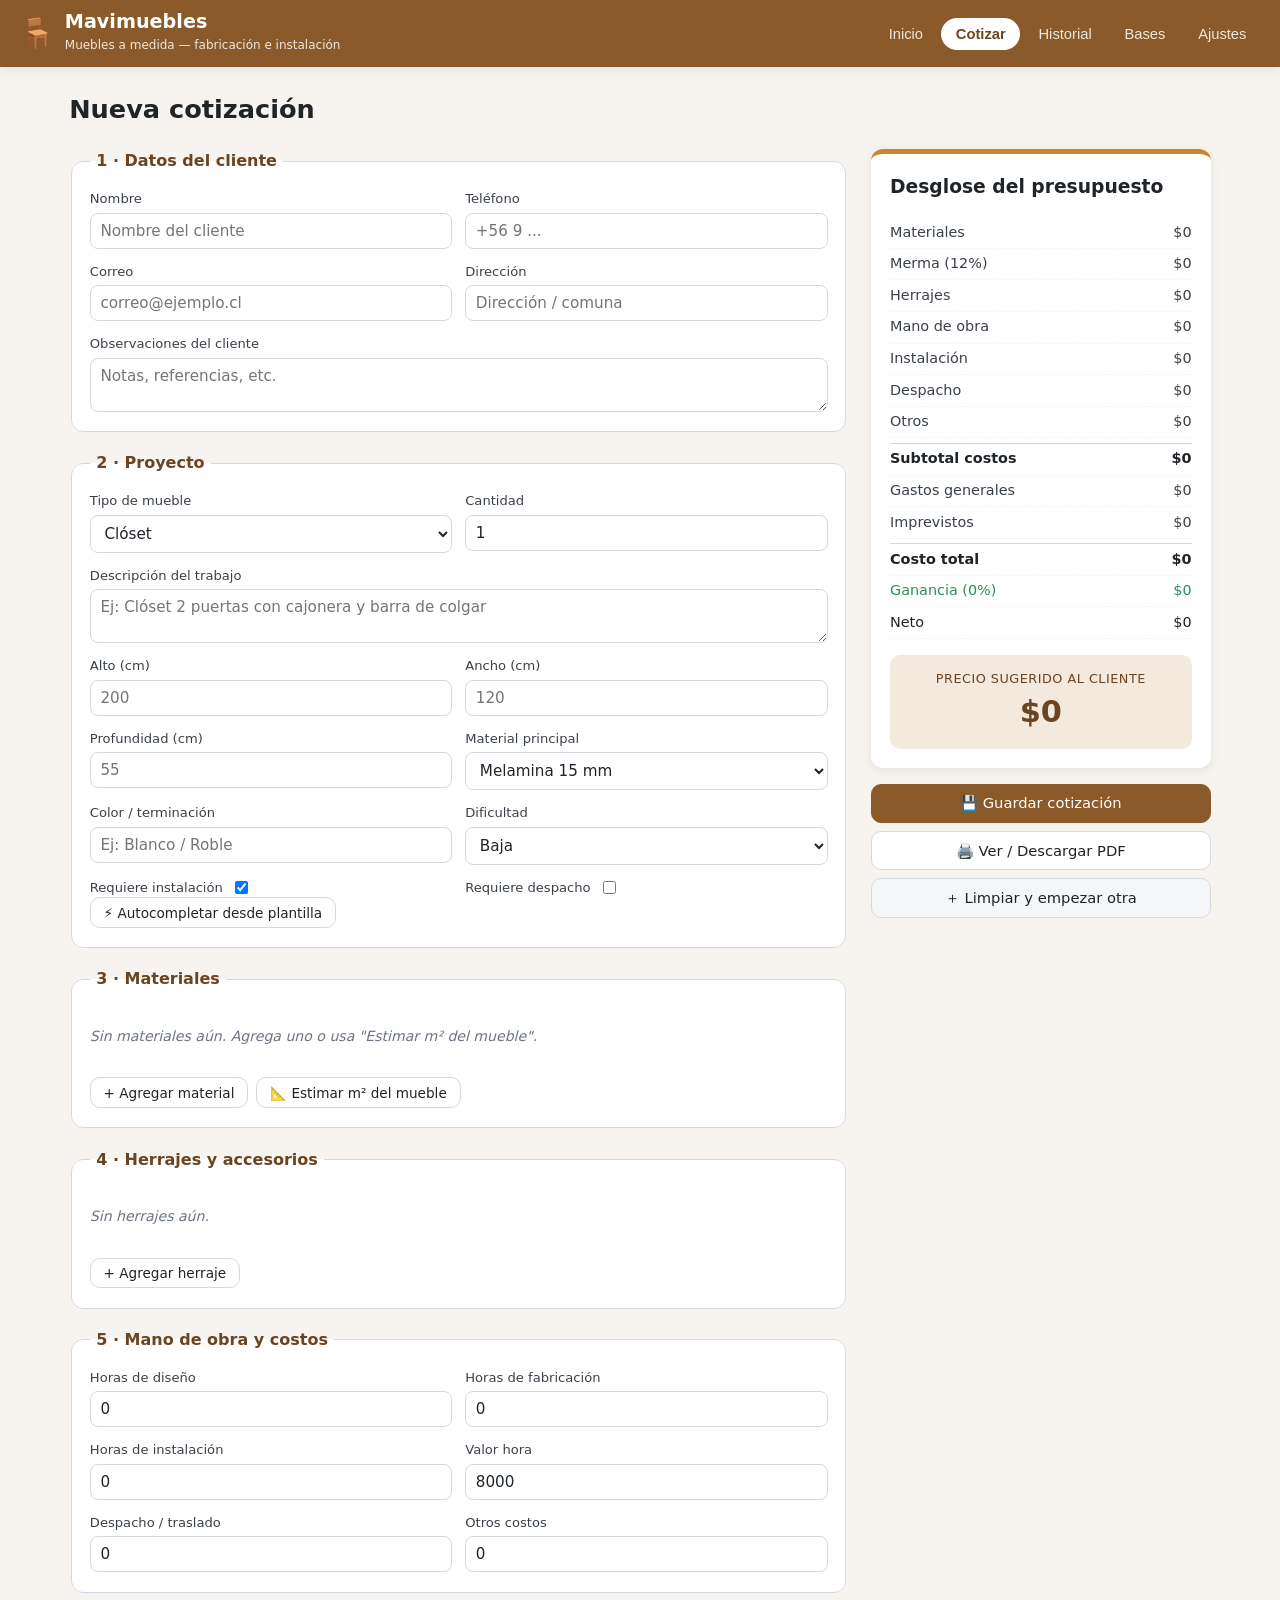
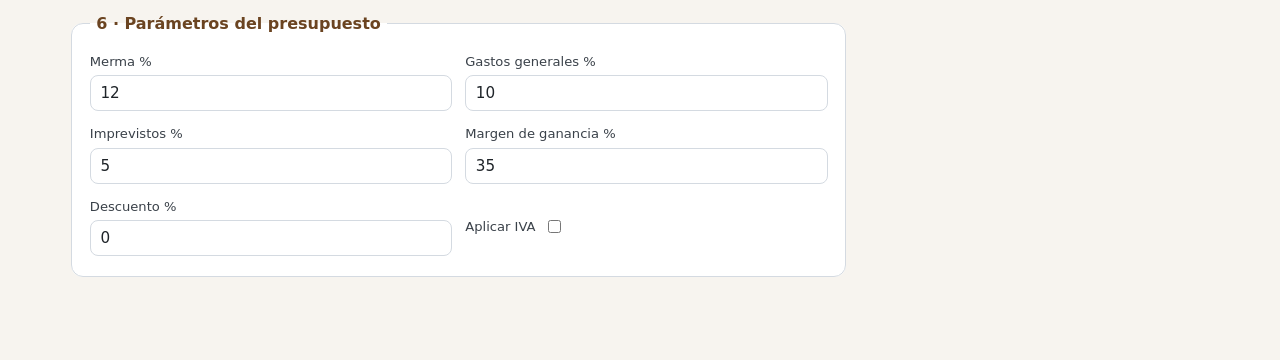
==== mavimuebles/index.html @ f5262254 "Cotizador Mavimuebles: app web de presupuestos de muebles a medida Nueva app estática (HTML/CSS/JS p" ====
<!DOCTYPE html>
<!-- ============================================================
     MAVIMUEBLES — Cotizador de muebles a medida
     ============================================================
     CÓMO FUNCIONA (resumen rápido):
     - Precios, herrajes y plantillas por defecto  →  js/datos.js
     - La fórmula de cálculo                        →  js/calculo.js
     - La aplicación (pantallas y botones)          →  js/app.js
     - Colores y estilos                            →  css/estilos.css
     Todo lo que edites dentro de la app se guarda en tu navegador.
     No necesita instalar nada: se abre con doble clic.
     ============================================================ -->
<html lang="es">
<head>
  <meta charset="UTF-8">
  <meta name="viewport" content="width=device-width, initial-scale=1.0">
  <meta name="description" content="Cotizador profesional de muebles a medida — Mavimuebles.">
  <title>Mavimuebles · Cotizador</title>
  <link rel="stylesheet" href="css/estilos.css">
  <link rel="icon" href="data:image/svg+xml,<svg xmlns=%22http://www.w3.org/2000/svg%22 viewBox=%220 0 100 100%22><text y=%22.9em%22 font-size=%2290%22>🪑</text></svg>">
</head>
<body>

  <!-- ===== ENCABEZADO ===== -->
  <header class="cab">
    <div class="cab__marca">
      <span class="cab__logo">🪑</span>
      <div>
        <strong class="cab__nombre" id="cabNombre">Mavimuebles</strong>
        <span class="cab__eslogan" id="cabEslogan">Muebles a medida</span>
      </div>
    </div>
    <nav class="cab__nav" id="nav">
      <button class="tab" data-vista="inicio">Inicio</button>
      <button class="tab tab--activa" data-vista="cotizar">Cotizar</button>
      <button class="tab" data-vista="historial">Historial</button>
      <button class="tab" data-vista="bases">Bases</button>
      <button class="tab" data-vista="ajustes">Ajustes</button>
    </nav>
  </header>

  <main class="app">

    <!-- ============ VISTA: INICIO / PANEL ============ -->
    <section class="vista" id="vista-inicio" hidden>
      <h1>Bienvenido a <span class="acento">Mavimuebles</span></h1>
      <p class="sub">Calculadora y cotizador de muebles a medida. Presupuesta rápido, ordenado y sin perder plata.</p>

      <div class="tarjetas" id="panelResumen"><!-- tarjetas de resumen (JS) --></div>

      <div class="acciones-rapidas">
        <button class="btn btn--primario" data-vista="cotizar">+ Nueva cotización</button>
        <button class="btn" data-vista="historial">Ver historial</button>
      </div>

      <div class="panel">
        <h3>Cotizaciones recientes</h3>
        <div id="panelRecientes"><!-- JS --></div>
      </div>
    </section>

    <!-- ============ VISTA: COTIZAR ============ -->
    <section class="vista" id="vista-cotizar">
      <div class="cotizar-cabecera">
        <h1 id="tituloCotizar">Nueva cotización</h1>
        <input type="hidden" id="cotId">
        <span class="pill" id="estadoActual" hidden></span>
      </div>

      <div class="grid-cotizar">
        <!-- Columna izquierda: formularios -->
        <div class="col-form">

          <!-- Datos del cliente -->
          <fieldset class="bloque">
            <legend>1 · Datos del cliente</legend>
            <div class="campos">
              <label>Nombre<input id="cliNombre" placeholder="Nombre del cliente"></label>
              <label>Teléfono<input id="cliTelefono" placeholder="+56 9 ..."></label>
              <label>Correo<input id="cliCorreo" placeholder="correo@ejemplo.cl"></label>
              <label>Dirección<input id="cliDireccion" placeholder="Dirección / comuna"></label>
              <label class="ancho-total">Observaciones del cliente
                <textarea id="cliObs" rows="2" placeholder="Notas, referencias, etc."></textarea>
              </label>
            </div>
          </fieldset>

          <!-- Datos del proyecto -->
          <fieldset class="bloque">
            <legend>2 · Proyecto</legend>
            <div class="campos">
              <label>Tipo de mueble
                <select id="proTipo"></select>
              </label>
              <label>Cantidad<input id="proCantidad" type="number" min="1" value="1"></label>
              <label class="ancho-total">Descripción del trabajo
                <textarea id="proDesc" rows="2" placeholder="Ej: Clóset 2 puertas con cajonera y barra de colgar"></textarea>
              </label>
              <label>Alto (cm)<input id="proAlto" type="number" min="0" placeholder="200"></label>
              <label>Ancho (cm)<input id="proAncho" type="number" min="0" placeholder="120"></label>
              <label>Profundidad (cm)<input id="proProf" type="number" min="0" placeholder="55"></label>
              <label>Material principal
                <select id="proMaterial"></select>
              </label>
              <label>Color / terminación<input id="proColor" placeholder="Ej: Blanco / Roble"></label>
              <label>Dificultad
                <select id="proDificultad"></select>
              </label>
              <label class="check">Requiere instalación
                <input id="proInstalacion" type="checkbox" checked>
              </label>
              <label class="check">Requiere despacho
                <input id="proDespacho" type="checkbox">
              </label>
            </div>
            <button class="btn btn--mini" id="btnPlantilla" type="button">⚡ Autocompletar desde plantilla</button>
          </fieldset>

          <!-- Materiales -->
          <fieldset class="bloque">
            <legend>3 · Materiales</legend>
            <div class="lineas" id="lineasMateriales"></div>
            <div class="linea-acciones">
              <button class="btn btn--mini" id="btnAddMaterial" type="button">+ Agregar material</button>
              <button class="btn btn--mini" id="btnSugerirM2" type="button">📐 Estimar m² del mueble</button>
            </div>
          </fieldset>

          <!-- Herrajes -->
          <fieldset class="bloque">
            <legend>4 · Herrajes y accesorios</legend>
            <div class="lineas" id="lineasHerrajes"></div>
            <button class="btn btn--mini" id="btnAddHerraje" type="button">+ Agregar herraje</button>
          </fieldset>

          <!-- Mano de obra y costos -->
          <fieldset class="bloque">
            <legend>5 · Mano de obra y costos</legend>
            <div class="campos">
              <label>Horas de diseño<input id="hDiseno" type="number" min="0" step="0.5" value="0"></label>
              <label>Horas de fabricación<input id="hFab" type="number" min="0" step="0.5" value="0"></label>
              <label>Horas de instalación<input id="hInst" type="number" min="0" step="0.5" value="0"></label>
              <label>Valor hora<input id="valorHora" type="number" min="0" step="500"></label>
              <label>Despacho / traslado<input id="costoDespacho" type="number" min="0" value="0"></label>
              <label>Otros costos<input id="costoOtros" type="number" min="0" value="0"></label>
            </div>
          </fieldset>

          <!-- Parámetros de la fórmula -->
          <fieldset class="bloque">
            <legend>6 · Parámetros del presupuesto</legend>
            <div class="campos">
              <label>Merma %<input id="parMerma" type="number" min="0" step="1"></label>
              <label>Gastos generales %<input id="parIndirectos" type="number" min="0" step="1"></label>
              <label>Imprevistos %<input id="parImprevistos" type="number" min="0" step="1"></label>
              <label>Margen de ganancia %<input id="parMargen" type="number" min="0" max="95" step="1"></label>
              <label>Descuento %<input id="parDescuento" type="number" min="0" max="100" step="1"></label>
              <label class="check">Aplicar IVA
                <input id="parIvaActivo" type="checkbox">
              </label>
            </div>
          </fieldset>
        </div>

        <!-- Columna derecha: desglose en vivo -->
        <aside class="col-resultado">
          <div class="resultado sticky" id="desglose"><!-- JS --></div>
          <div class="resultado-acciones">
            <button class="btn btn--primario btn--bloque" id="btnGuardar" type="button">💾 Guardar cotización</button>
            <button class="btn btn--bloque" id="btnImprimir" type="button">🖨️ Ver / Descargar PDF</button>
            <button class="btn btn--bloque btn--ligero" id="btnNueva" type="button">＋ Limpiar y empezar otra</button>
          </div>
        </aside>
      </div>
    </section>

    <!-- ============ VISTA: HISTORIAL ============ -->
    <section class="vista" id="vista-historial" hidden>
      <h1>Historial de cotizaciones</h1>
      <div class="filtros" id="filtrosEstado"></div>
      <div id="listaHistorial"><!-- JS --></div>
    </section>

    <!-- ============ VISTA: BASES ============ -->
    <section class="vista" id="vista-bases" hidden>
      <h1>Bases de datos</h1>
      <p class="sub">Edita aquí tus materiales, herrajes y plantillas. Los cambios se guardan en tu navegador.</p>

      <div class="panel">
        <h3>📦 Materiales</h3>
        <div id="tablaMateriales"></div>
        <button class="btn btn--mini" id="btnAddBaseMaterial" type="button">+ Agregar material</button>
      </div>

      <div class="panel">
        <h3>🔩 Herrajes y accesorios</h3>
        <div id="tablaHerrajes"></div>
        <button class="btn btn--mini" id="btnAddBaseHerraje" type="button">+ Agregar herraje</button>
      </div>

      <div class="panel">
        <h3>📐 Plantillas por tipo de mueble</h3>
        <div id="tablaPlantillas"></div>
      </div>
    </section>

    <!-- ============ VISTA: AJUSTES ============ -->
    <section class="vista" id="vista-ajustes" hidden>
      <h1>Ajustes</h1>

      <div class="panel">
        <h3>🏷️ Datos del negocio (salen en la cotización)</h3>
        <div class="campos">
          <label>Nombre<input id="setNombre"></label>
          <label>Eslogan<input id="setEslogan"></label>
          <label>Teléfono<input id="setTelefono"></label>
          <label>Correo<input id="setCorreo"></label>
          <label>Dirección<input id="setDireccion"></label>
          <label>Web (opcional)<input id="setWeb"></label>
        </div>
      </div>

      <div class="panel">
        <h3>🧮 Fórmula por defecto</h3>
        <p class="sub">Estos valores se usan en cada nueva cotización (igual los puedes cambiar caso a caso).</p>
        <div class="campos">
          <label>Símbolo moneda<input id="setSimbolo"></label>
          <label>Merma %<input id="setMerma" type="number"></label>
          <label>Gastos generales %<input id="setIndirectos" type="number"></label>
          <label>Imprevistos %<input id="setImprevistos" type="number"></label>
          <label>Margen %<input id="setMargen" type="number"></label>
          <label>Valor hora<input id="setValorHora" type="number"></label>
          <label>Despacho base<input id="setDespacho" type="number"></label>
          <label class="check">Aplicar IVA por defecto<input id="setIvaActivo" type="checkbox"></label>
          <label>IVA %<input id="setIvaPct" type="number"></label>
        </div>
      </div>

      <div class="panel">
        <h3>📄 Condiciones comerciales</h3>
        <div class="campos">
          <label>Validez (días)<input id="setValidez" type="number"></label>
          <label>Tiempo fabricación (días)<input id="setTiempoFab" type="number"></label>
          <label class="ancho-total">Forma de pago<textarea id="setFormaPago" rows="2"></textarea></label>
          <label class="ancho-total">Condiciones<textarea id="setCondiciones" rows="2"></textarea></label>
        </div>
      </div>

      <div class="acciones-rapidas">
        <button class="btn btn--primario" id="btnGuardarAjustes" type="button">💾 Guardar ajustes</button>
        <button class="btn btn--ligero" id="btnExportar" type="button">⬇️ Exportar datos (respaldo)</button>
        <button class="btn btn--ligero" id="btnImportar" type="button">⬆️ Importar datos</button>
        <input type="file" id="fileImportar" accept="application/json" hidden>
        <button class="btn btn--peligro" id="btnReset" type="button">↺ Volver a valores de fábrica</button>
      </div>
    </section>
  </main>

  <!-- ===== AVISOS (toast) ===== -->
  <div id="toast" class="toast" hidden></div>

  <!-- ============================================================
       DOCUMENTO DE COTIZACIÓN (lo que se imprime / guarda en PDF)
       Está oculto en pantalla; solo aparece al imprimir.
       ============================================================ -->
  <div id="documento" class="documento"></div>

  <!-- Scripts (en orden: datos → cálculo → app) -->
  <script src="js/datos.js"></script>
  <script src="js/calculo.js"></script>
  <script src="js/app.js"></script>
</body>
</html>
---- mavimuebles/css/estilos.css ----
/* ============================================================
   MAVIMUEBLES — Cotizador · Estilos
   ------------------------------------------------------------
   Para cambiar los COLORES o tipografía, edita las variables
   de :root aquí abajo. El resto casi nunca necesita tocarse.
   ============================================================ */
:root {
  --marca:      #8a5a2b;   /* café madera (color principal) */
  --marca-osc:  #6b4421;
  --marca-clara:#f3e9dd;
  --acento:     #c8862c;   /* ámbar */
  --verde:      #2f8f5b;
  --rojo:       #c0392b;
  --azul:       #2c6fb0;
  --gris-900:   #1f2429;
  --gris-700:   #3a4149;
  --gris-500:   #6b7480;
  --gris-300:   #d4dae1;
  --gris-100:   #f4f6f8;
  --fondo:      #f7f4ef;
  --blanco:     #ffffff;
  --sombra:     0 2px 10px rgba(0,0,0,.08);
  --radio:      12px;
  --fuente: "Segoe UI", system-ui, -apple-system, Roboto, Helvetica, Arial, sans-serif;
}

* { box-sizing: border-box; }
html, body { margin: 0; padding: 0; }
body {
  font-family: var(--fuente);
  color: var(--gris-900);
  background: var(--fondo);
  line-height: 1.5;
}
h1 { font-size: 1.6rem; margin: 0 0 .3rem; }
h3 { margin: 0 0 .8rem; }
.sub { color: var(--gris-500); margin: 0 0 1.2rem; }
.acento { color: var(--acento); }

/* ===== Encabezado ===== */
.cab {
  display: flex; align-items: center; justify-content: space-between;
  flex-wrap: wrap; gap: .6rem;
  background: var(--marca); color: #fff;
  padding: .7rem 1.2rem; box-shadow: var(--sombra);
  position: sticky; top: 0; z-index: 20;
}
.cab__marca { display: flex; align-items: center; gap: .6rem; }
.cab__logo { font-size: 1.8rem; }
.cab__nombre { display: block; font-size: 1.2rem; line-height: 1.1; }
.cab__eslogan { font-size: .75rem; opacity: .85; }
.cab__nav { display: flex; gap: .25rem; flex-wrap: wrap; }
.tab {
  background: transparent; border: 0; color: #fff;
  padding: .5rem .9rem; border-radius: 999px; cursor: pointer;
  font-size: .92rem; opacity: .85; transition: .15s;
}
.tab:hover { background: rgba(255,255,255,.15); opacity: 1; }
.tab--activa { background: #fff; color: var(--marca-osc); opacity: 1; font-weight: 600; }

/* ===== Layout general ===== */
.app { max-width: 1180px; margin: 0 auto; padding: 1.4rem 1.2rem 4rem; }
.vista { animation: aparecer .2s ease; }
@keyframes aparecer { from { opacity: 0; transform: translateY(4px);} to {opacity:1; transform:none;} }

/* ===== Botones ===== */
.btn {
  background: var(--blanco); color: var(--gris-900);
  border: 1px solid var(--gris-300); border-radius: 10px;
  padding: .6rem 1rem; cursor: pointer; font-size: .92rem;
  transition: .15s; font-family: inherit;
}
.btn:hover { border-color: var(--marca); }
.btn--primario { background: var(--marca); color: #fff; border-color: var(--marca); }
.btn--primario:hover { background: var(--marca-osc); }
.btn--bloque { display: block; width: 100%; margin-bottom: .5rem; }
.btn--mini { padding: .4rem .8rem; font-size: .85rem; }
.btn--ligero { background: var(--gris-100); }
.btn--peligro { color: var(--rojo); border-color: var(--rojo); }
.btn--peligro:hover { background: var(--rojo); color: #fff; }

/* ===== Tarjetas resumen ===== */
.tarjetas { display: grid; grid-template-columns: repeat(auto-fit, minmax(180px,1fr)); gap: 1rem; margin: 1rem 0 1.6rem; }
.tarjeta { background: #fff; border-radius: var(--radio); padding: 1.1rem; box-shadow: var(--sombra); border-left: 5px solid var(--marca); }
.tarjeta__num { font-size: 1.7rem; font-weight: 700; }
.tarjeta__lbl { color: var(--gris-500); font-size: .85rem; }
.acciones-rapidas { display: flex; gap: .6rem; flex-wrap: wrap; margin: 1rem 0 1.6rem; }

/* ===== Paneles ===== */
.panel { background: #fff; border-radius: var(--radio); padding: 1.2rem; box-shadow: var(--sombra); margin-bottom: 1.4rem; }

/* ===== Formulario de cotización ===== */
.cotizar-cabecera { display: flex; align-items: center; gap: .8rem; margin-bottom: 1rem; }
.grid-cotizar { display: grid; grid-template-columns: 1fr 340px; gap: 1.4rem; align-items: start; }
.bloque { border: 1px solid var(--gris-300); border-radius: var(--radio); padding: 1rem 1.1rem 1.2rem; margin-bottom: 1.2rem; background: #fff; }
.bloque legend { font-weight: 700; color: var(--marca-osc); padding: 0 .4rem; }
.campos { display: grid; grid-template-columns: repeat(2, 1fr); gap: .8rem; }
.campos label { display: flex; flex-direction: column; font-size: .82rem; color: var(--gris-700); gap: .25rem; }
.campos .ancho-total { grid-column: 1 / -1; }
.campos input, .campos select, .campos textarea,
.lineas select, .lineas input {
  font-family: inherit; font-size: .95rem; padding: .5rem .6rem;
  border: 1px solid var(--gris-300); border-radius: 8px; background: #fff; color: var(--gris-900);
}
.campos input:focus, .campos select:focus, .campos textarea:focus { outline: 2px solid var(--marca-clara); border-color: var(--marca); }
.campos .check { flex-direction: row; align-items: center; gap: .5rem; }
.campos .check input { width: auto; }

/* ===== Líneas (materiales / herrajes) ===== */
.lineas { display: flex; flex-direction: column; gap: .5rem; margin-bottom: .7rem; }
.linea { display: grid; grid-template-columns: 1fr 90px 110px 30px; gap: .5rem; align-items: center; }
.linea__total { text-align: right; font-variant-numeric: tabular-nums; color: var(--gris-700); font-size: .9rem; }
.linea__quitar { background: none; border: 0; color: var(--rojo); cursor: pointer; font-size: 1.1rem; }
.linea-acciones { display: flex; gap: .5rem; flex-wrap: wrap; }
.vacio { color: var(--gris-500); font-size: .88rem; font-style: italic; padding: .3rem 0; }

/* ===== Resultado / desglose ===== */
.col-resultado { position: sticky; top: 80px; }
.resultado { background: #fff; border-radius: var(--radio); padding: 1.2rem; box-shadow: var(--sombra); border-top: 5px solid var(--acento); }
.resultado h3 { margin-bottom: 1rem; }
.fila { display: flex; justify-content: space-between; padding: .28rem 0; font-size: .9rem; border-bottom: 1px dashed var(--gris-100); }
.fila span:last-child { font-variant-numeric: tabular-nums; }
.fila--sub { font-weight: 600; border-top: 1px solid var(--gris-300); margin-top: .3rem; }
.fila--costo { color: var(--gris-700); }
.fila--ganancia { color: var(--verde); }
.fila--total { margin-top: .7rem; padding-top: .7rem; border-top: 2px solid var(--marca); font-size: 1.15rem; font-weight: 800; color: var(--marca-osc); }
.fila--total span:last-child { color: var(--marca-osc); }
.precio-cliente { background: var(--marca-clara); border-radius: 10px; padding: .9rem 1rem; margin-top: 1rem; text-align: center; }
.precio-cliente__lbl { font-size: .8rem; color: var(--marca-osc); text-transform: uppercase; letter-spacing: .5px; }
.precio-cliente__num { font-size: 1.9rem; font-weight: 800; color: var(--marca-osc); }
.resultado-acciones { margin-top: 1rem; }

/* ===== Pills / estados ===== */
.pill { display: inline-block; padding: .2rem .7rem; border-radius: 999px; font-size: .78rem; font-weight: 600; }
.pill--pendiente { background: #fdf0d5; color: #9a6b00; }
.pill--aceptado  { background: #d8f0e2; color: #1d6b41; }
.pill--rechazado { background: #f7d9d6; color: #a02e22; }
.pill--terminado { background: #d9e6f5; color: #1d4e82; }

/* ===== Filtros ===== */
.filtros { display: flex; gap: .4rem; flex-wrap: wrap; margin-bottom: 1rem; }
.filtros .btn--mini.activo { background: var(--marca); color: #fff; border-color: var(--marca); }

/* ===== Tarjetas de historial ===== */
.hist { background: #fff; border-radius: var(--radio); padding: 1rem 1.1rem; box-shadow: var(--sombra); margin-bottom: .8rem; display: flex; justify-content: space-between; align-items: center; gap: 1rem; flex-wrap: wrap; }
.hist__info { flex: 1; min-width: 200px; }
.hist__cliente { font-weight: 700; }
.hist__meta { font-size: .83rem; color: var(--gris-500); }
.hist__precio { font-size: 1.2rem; font-weight: 800; color: var(--marca-osc); white-space: nowrap; }
.hist__acciones { display: flex; gap: .35rem; flex-wrap: wrap; }
.hist__acciones select { padding: .35rem; border-radius: 8px; border: 1px solid var(--gris-300); font-family: inherit; }

/* ===== Tablas de bases ===== */
.tabla { width: 100%; border-collapse: collapse; font-size: .9rem; }
.tabla th, .tabla td { text-align: left; padding: .4rem .5rem; border-bottom: 1px solid var(--gris-100); }
.tabla input, .tabla select { width: 100%; padding: .35rem; border: 1px solid var(--gris-300); border-radius: 6px; font-family: inherit; }
.tabla th { color: var(--gris-500); font-weight: 600; font-size: .78rem; text-transform: uppercase; }
.tabla .col-num { width: 110px; }
.tabla .col-acc { width: 36px; text-align: center; }

/* ===== Toast ===== */
.toast {
  position: fixed; bottom: 22px; left: 50%; transform: translateX(-50%);
  background: var(--gris-900); color: #fff; padding: .7rem 1.2rem; border-radius: 10px;
  box-shadow: var(--sombra); z-index: 50; font-size: .9rem; animation: aparecer .2s;
}
.toast--ok { background: var(--verde); }
.toast--error { background: var(--rojo); }

/* ===== Responsivo ===== */
@media (max-width: 860px) {
  .grid-cotizar { grid-template-columns: 1fr; }
  .col-resultado { position: static; }
  .campos { grid-template-columns: 1fr; }
}

/* ============================================================
   DOCUMENTO DE COTIZACIÓN (impresión / PDF)
   ============================================================ */
.documento { display: none; }
.documento__hoja { color: #1f2429; }
.doc-cab { display: flex; justify-content: space-between; align-items: flex-start; border-bottom: 3px solid var(--marca); padding-bottom: 12px; margin-bottom: 18px; }
.doc-marca { font-size: 1.8rem; font-weight: 800; color: var(--marca); }
.doc-marca small { display: block; font-size: .8rem; font-weight: 400; color: #555; }
.doc-meta { text-align: right; font-size: .82rem; color: #444; }
.doc-titulo { font-size: 1.1rem; font-weight: 700; margin: 6px 0 14px; }
.doc-grid { display: grid; grid-template-columns: 1fr 1fr; gap: 14px; margin-bottom: 16px; }
.doc-caja { border: 1px solid #ddd; border-radius: 8px; padding: 10px 12px; }
.doc-caja h4 { margin: 0 0 6px; font-size: .82rem; text-transform: uppercase; color: var(--marca-osc); letter-spacing: .5px; }
.doc-caja p { margin: 2px 0; font-size: .88rem; }
.doc-tabla { width: 100%; border-collapse: collapse; margin: 8px 0 16px; font-size: .9rem; }
.doc-tabla th { background: var(--marca-clara); text-align: left; padding: 7px 9px; }
.doc-tabla td { padding: 7px 9px; border-bottom: 1px solid #eee; }
.doc-tabla .der { text-align: right; }
.doc-total { text-align: right; font-size: 1.3rem; font-weight: 800; color: var(--marca-osc); margin: 6px 0 18px; }
.doc-cond { font-size: .82rem; color: #444; border-top: 1px solid #ddd; padding-top: 10px; }
.doc-cond h4 { margin: 0 0 4px; color: var(--marca-osc); }
.doc-firma { margin-top: 26px; display: flex; justify-content: space-between; font-size: .85rem; }
.doc-firma div { text-align: center; border-top: 1px solid #999; padding-top: 5px; width: 45%; }

@media print {
  .cab, .app, .toast { display: none !important; }
  .documento { display: block !important; padding: 0; }
  @page { margin: 14mm; }
  body { background: #fff; }
}
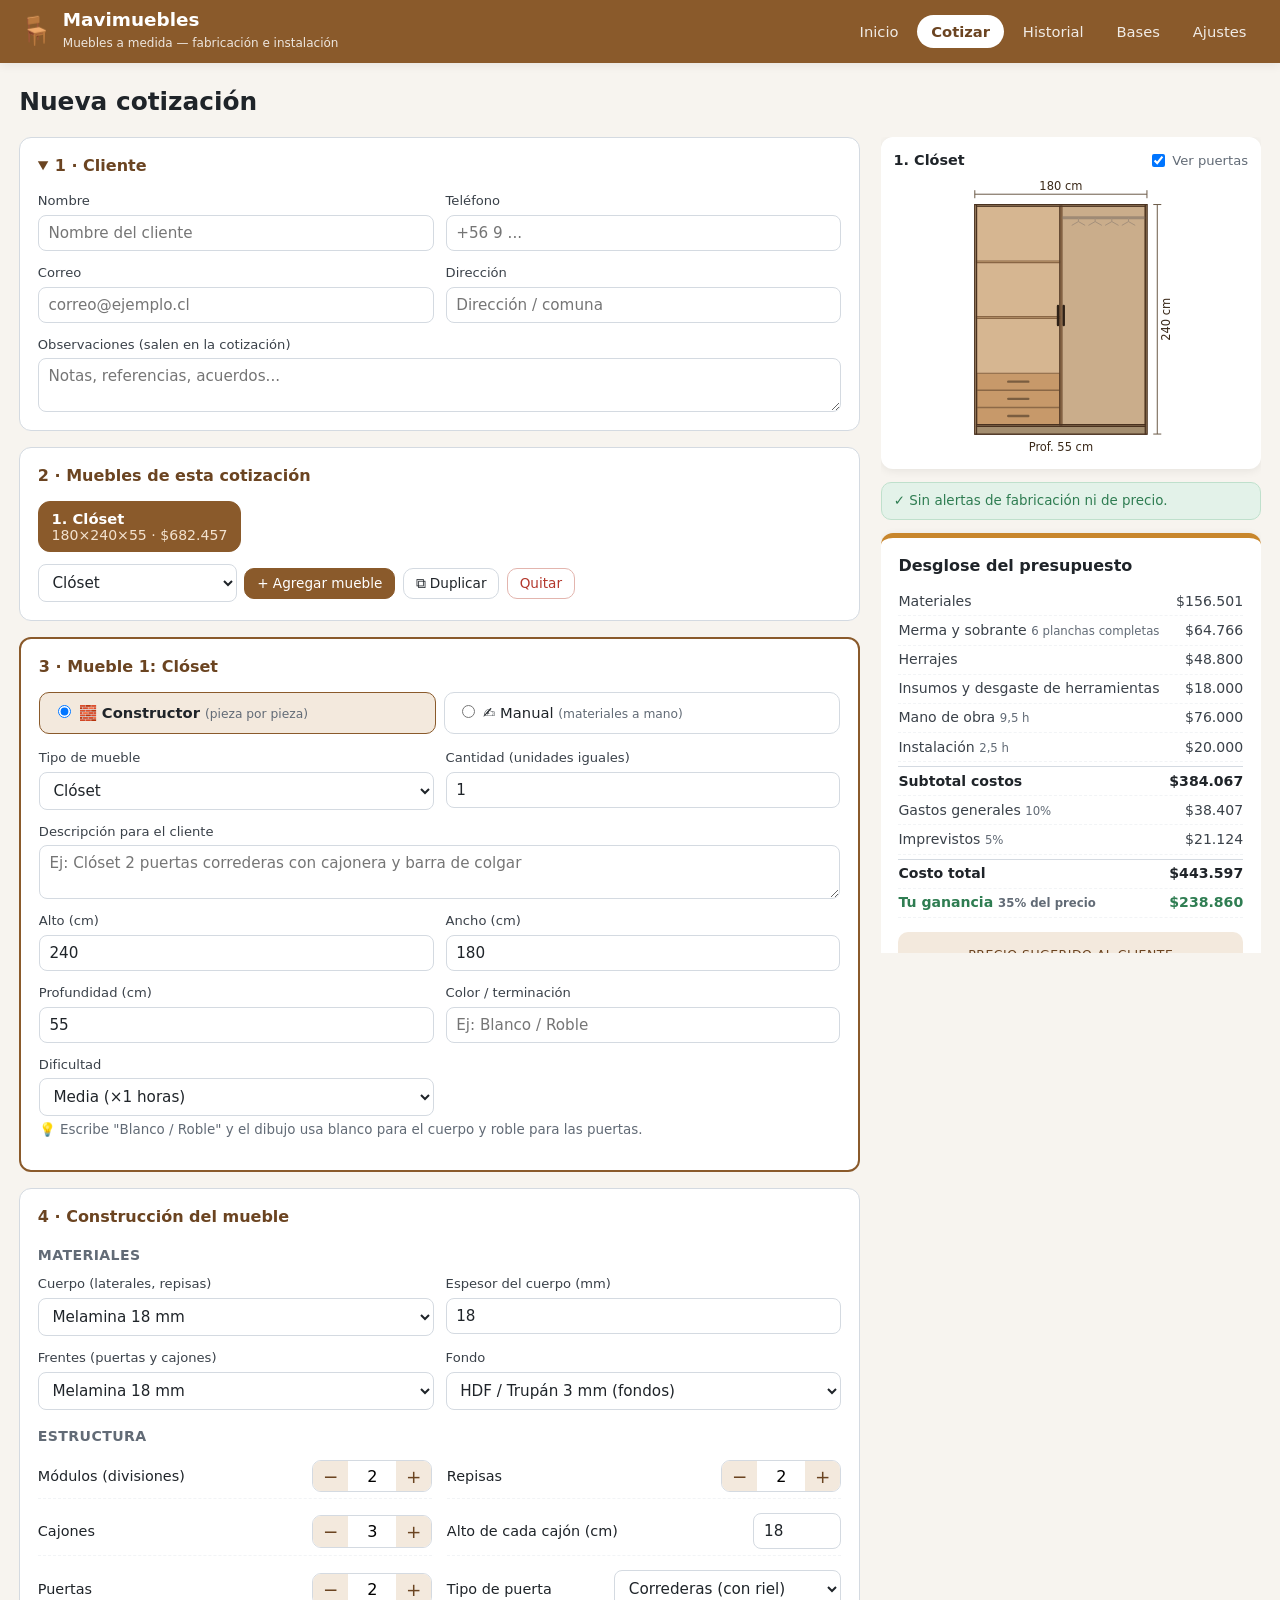
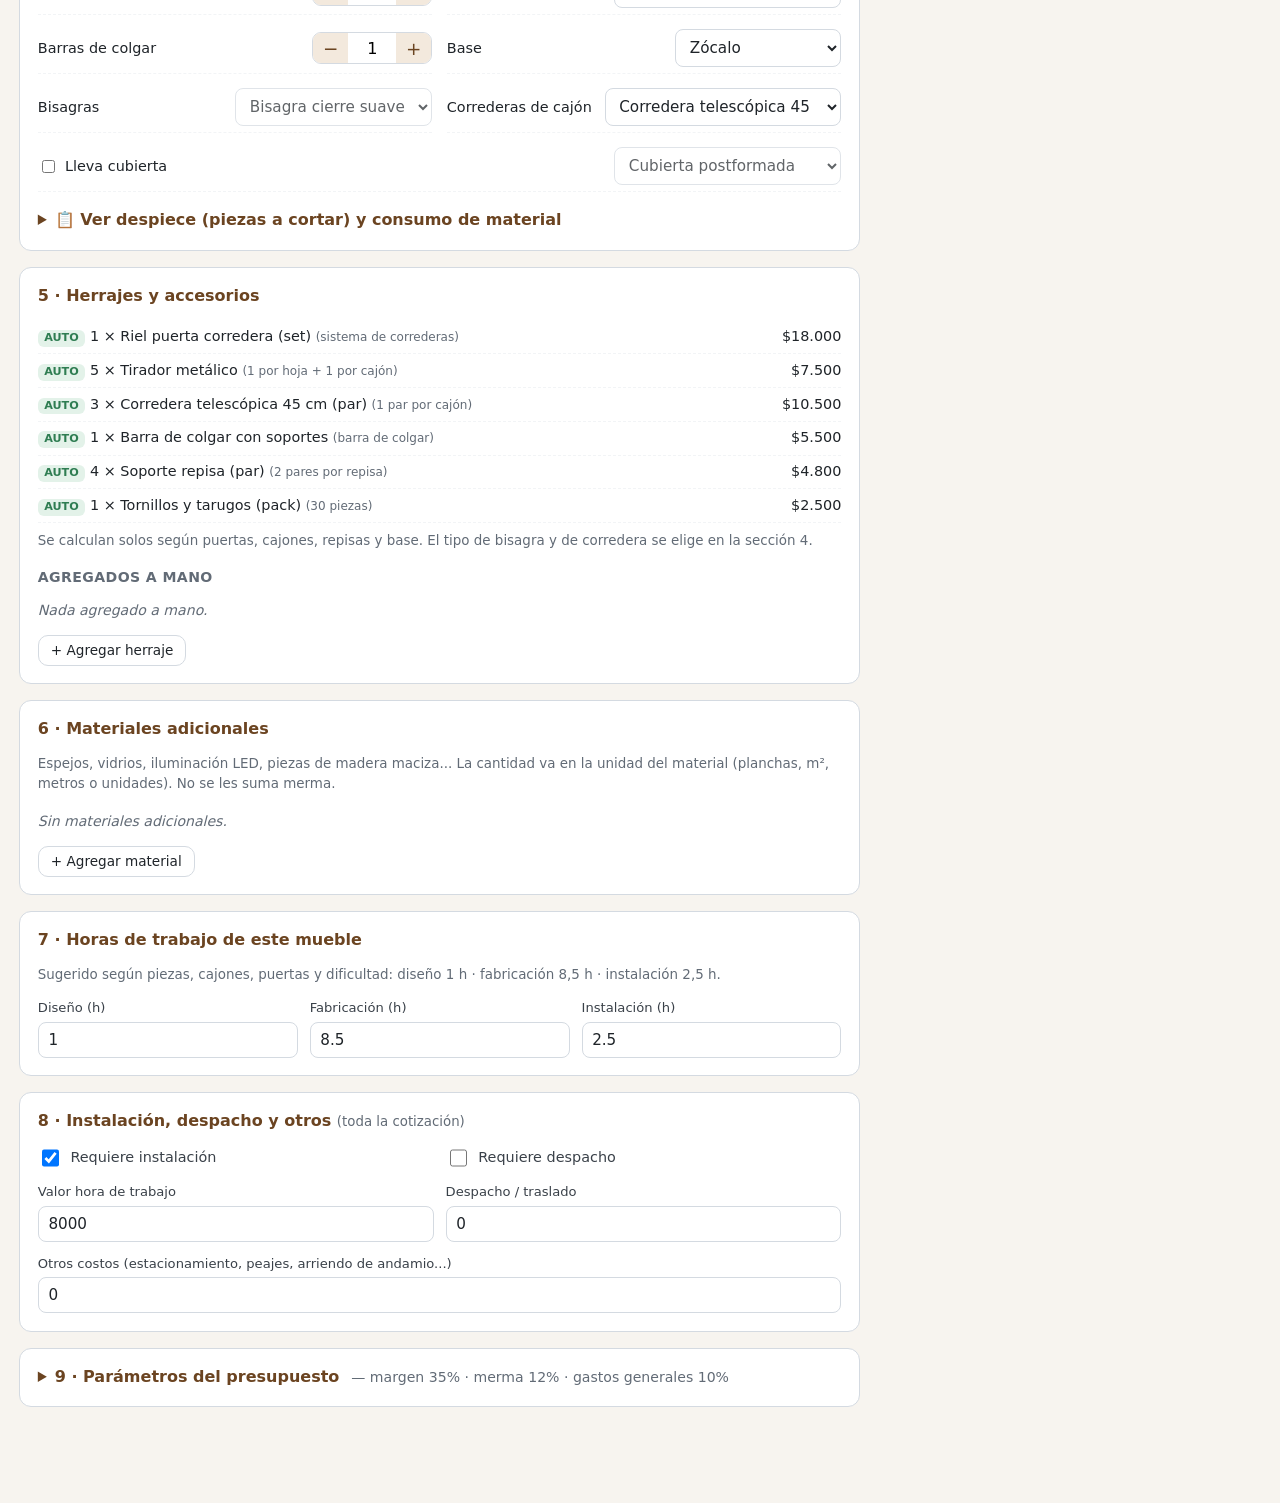
==== commit b6fdd61e: "Cotizador Mavimuebles v2: constructor de muebles con dibujo y despiece Arma el mueble pieza por piez" ====
--- a/mavimuebles/index.html
+++ b/mavimuebles/index.html
@@ -1,36 +1,39 @@
 <!DOCTYPE html>
 <!-- ============================================================
-     MAVIMUEBLES — Cotizador de muebles a medida
+     MAVIMUEBLES — Cotizador de muebles a medida (uso interno)
      ============================================================
      CÓMO FUNCIONA (resumen rápido):
      - Precios, herrajes y plantillas por defecto  →  js/datos.js
-     - La fórmula de cálculo                        →  js/calculo.js
+     - Fórmula, despiece, herrajes y horas          →  js/calculo.js
+     - Dibujo del mueble                            →  js/dibujo.js
      - La aplicación (pantallas y botones)          →  js/app.js
      - Colores y estilos                            →  css/estilos.css
-     Todo lo que edites dentro de la app se guarda en tu navegador.
-     No necesita instalar nada: se abre con doble clic.
+     Todo lo que se edita dentro de la app se guarda en el navegador.
+     "cotizador.html" es esta misma app en UN solo archivo: se
+     regenera con  node mavimuebles/generar-cotizador.js
      ============================================================ -->
 <html lang="es">
 <head>
   <meta charset="UTF-8">
   <meta name="viewport" content="width=device-width, initial-scale=1.0">
-  <meta name="description" content="Cotizador profesional de muebles a medida — Mavimuebles.">
+  <meta name="description" content="Cotizador interno de muebles a medida — Mavimuebles.">
+  <meta name="robots" content="noindex">
   <title>Mavimuebles · Cotizador</title>
   <link rel="stylesheet" href="css/estilos.css">
   <link rel="icon" href="data:image/svg+xml,<svg xmlns=%22http://www.w3.org/2000/svg%22 viewBox=%220 0 100 100%22><text y=%22.9em%22 font-size=%2290%22>🪑</text></svg>">
 </head>
-<body>
+<body data-vista="cotizar">
 
   <!-- ===== ENCABEZADO ===== -->
   <header class="cab">
     <div class="cab__marca">
-      <span class="cab__logo">🪑</span>
+      <span class="cab__logo" aria-hidden="true">🪑</span>
       <div>
         <strong class="cab__nombre" id="cabNombre">Mavimuebles</strong>
         <span class="cab__eslogan" id="cabEslogan">Muebles a medida</span>
       </div>
     </div>
-    <nav class="cab__nav" id="nav">
+    <nav class="cab__nav" aria-label="Secciones">
       <button class="tab" data-vista="inicio">Inicio</button>
       <button class="tab tab--activa" data-vista="cotizar">Cotizar</button>
       <button class="tab" data-vista="historial">Historial</button>
@@ -43,19 +46,16 @@
 
     <!-- ============ VISTA: INICIO / PANEL ============ -->
     <section class="vista" id="vista-inicio" hidden>
-      <h1>Bienvenido a <span class="acento">Mavimuebles</span></h1>
-      <p class="sub">Calculadora y cotizador de muebles a medida. Presupuesta rápido, ordenado y sin perder plata.</p>
-
-      <div class="tarjetas" id="panelResumen"><!-- tarjetas de resumen (JS) --></div>
-
+      <h1>Panel de <span class="acento" id="inicioNombre">Mavimuebles</span></h1>
+      <p class="sub">Arma el mueble pieza por pieza y obtén un precio que no pierde plata.</p>
+      <div class="tarjetas" id="panelResumen"></div>
       <div class="acciones-rapidas">
-        <button class="btn btn--primario" data-vista="cotizar">+ Nueva cotización</button>
-        <button class="btn" data-vista="historial">Ver historial</button>
-      </div>
-
+        <button class="btn btn--primario" id="btnInicioNueva" type="button">+ Nueva cotización</button>
+        <button class="btn" data-vista="historial" type="button">Ver historial</button>
+      </div>
       <div class="panel">
         <h3>Cotizaciones recientes</h3>
-        <div id="panelRecientes"><!-- JS --></div>
+        <div id="panelRecientes"></div>
       </div>
     </section>
 
@@ -63,144 +63,234 @@
     <section class="vista" id="vista-cotizar">
       <div class="cotizar-cabecera">
         <h1 id="tituloCotizar">Nueva cotización</h1>
-        <input type="hidden" id="cotId">
         <span class="pill" id="estadoActual" hidden></span>
+        <span class="sin-guardar" id="sinGuardar" hidden>● Cambios sin guardar</span>
+      </div>
+      <div class="banner" id="bannerPrecios" hidden>
+        <span id="bannerTexto"></span>
+        <button class="btn btn--mini" id="btnActualizarPrecios" type="button">Actualizar a precios actuales</button>
       </div>
 
       <div class="grid-cotizar">
-        <!-- Columna izquierda: formularios -->
         <div class="col-form">
 
-          <!-- Datos del cliente -->
-          <fieldset class="bloque">
-            <legend>1 · Datos del cliente</legend>
-            <div class="campos">
-              <label>Nombre<input id="cliNombre" placeholder="Nombre del cliente"></label>
-              <label>Teléfono<input id="cliTelefono" placeholder="+56 9 ..."></label>
-              <label>Correo<input id="cliCorreo" placeholder="correo@ejemplo.cl"></label>
-              <label>Dirección<input id="cliDireccion" placeholder="Dirección / comuna"></label>
-              <label class="ancho-total">Observaciones del cliente
-                <textarea id="cliObs" rows="2" placeholder="Notas, referencias, etc."></textarea>
+          <!-- 1. Cliente -->
+          <details class="bloque" id="bloqueCliente" open>
+            <summary>1 · Cliente <span class="resumen-cliente" id="resumenCliente"></span></summary>
+            <div class="campos">
+              <label>Nombre<input id="cliNombre" data-c="nombre" placeholder="Nombre del cliente" autocomplete="off"></label>
+              <label>Teléfono<input id="cliTelefono" data-c="telefono" placeholder="+56 9 ..." inputmode="tel" autocomplete="off"></label>
+              <label>Correo<input id="cliCorreo" data-c="correo" placeholder="correo@ejemplo.cl" inputmode="email" autocomplete="off"></label>
+              <label>Dirección<input id="cliDireccion" data-c="direccion" placeholder="Dirección / comuna" autocomplete="off"></label>
+              <label class="ancho-total">Observaciones (salen en la cotización)
+                <textarea id="cliObs" data-c="observaciones" rows="2" placeholder="Notas, referencias, acuerdos..."></textarea>
               </label>
             </div>
-          </fieldset>
-
-          <!-- Datos del proyecto -->
-          <fieldset class="bloque">
-            <legend>2 · Proyecto</legend>
-            <div class="campos">
-              <label>Tipo de mueble
-                <select id="proTipo"></select>
+          </details>
+
+          <!-- 2. Muebles de la cotización -->
+          <section class="bloque">
+            <h2 class="bloque__titulo">2 · Muebles de esta cotización</h2>
+            <div class="chips" id="chipsMuebles" role="tablist" aria-label="Muebles"></div>
+            <div class="fila-acciones">
+              <select id="nuevoTipo" aria-label="Tipo del mueble nuevo"></select>
+              <button class="btn btn--mini btn--primario" id="btnAddMueble" type="button">+ Agregar mueble</button>
+              <button class="btn btn--mini" id="btnDuplicarMueble" type="button">⧉ Duplicar</button>
+              <button class="btn btn--mini btn--peligro" id="btnEliminarMueble" type="button">Quitar</button>
+            </div>
+          </section>
+
+          <!-- 3. Mueble seleccionado -->
+          <section class="bloque bloque--mueble">
+            <h2 class="bloque__titulo">3 · <span id="tituloMueble">Mueble</span></h2>
+            <div class="segmentado" role="radiogroup" aria-label="Forma de cotizar este mueble">
+              <label><input type="radio" name="modo" value="constructor" data-m="modo"> 🧱 Constructor <small>(pieza por pieza)</small></label>
+              <label><input type="radio" name="modo" value="manual" data-m="modo"> ✍️ Manual <small>(materiales a mano)</small></label>
+            </div>
+            <div class="campos">
+              <label>Tipo de mueble<select id="mTipo" data-m="tipo"></select></label>
+              <label>Cantidad (unidades iguales)<input id="mCantidad" data-m="cantidad" type="number" min="1" step="1"></label>
+              <label class="ancho-total">Descripción para el cliente
+                <textarea id="mDescripcion" data-m="descripcion" rows="2" placeholder="Ej: Clóset 2 puertas correderas con cajonera y barra de colgar"></textarea>
               </label>
-              <label>Cantidad<input id="proCantidad" type="number" min="1" value="1"></label>
-              <label class="ancho-total">Descripción del trabajo
-                <textarea id="proDesc" rows="2" placeholder="Ej: Clóset 2 puertas con cajonera y barra de colgar"></textarea>
-              </label>
-              <label>Alto (cm)<input id="proAlto" type="number" min="0" placeholder="200"></label>
-              <label>Ancho (cm)<input id="proAncho" type="number" min="0" placeholder="120"></label>
-              <label>Profundidad (cm)<input id="proProf" type="number" min="0" placeholder="55"></label>
-              <label>Material principal
-                <select id="proMaterial"></select>
-              </label>
-              <label>Color / terminación<input id="proColor" placeholder="Ej: Blanco / Roble"></label>
-              <label>Dificultad
-                <select id="proDificultad"></select>
-              </label>
-              <label class="check">Requiere instalación
-                <input id="proInstalacion" type="checkbox" checked>
-              </label>
-              <label class="check">Requiere despacho
-                <input id="proDespacho" type="checkbox">
-              </label>
-            </div>
-            <button class="btn btn--mini" id="btnPlantilla" type="button">⚡ Autocompletar desde plantilla</button>
-          </fieldset>
-
-          <!-- Materiales -->
-          <fieldset class="bloque">
-            <legend>3 · Materiales</legend>
-            <div class="lineas" id="lineasMateriales"></div>
-            <div class="linea-acciones">
-              <button class="btn btn--mini" id="btnAddMaterial" type="button">+ Agregar material</button>
-              <button class="btn btn--mini" id="btnSugerirM2" type="button">📐 Estimar m² del mueble</button>
-            </div>
-          </fieldset>
-
-          <!-- Herrajes -->
-          <fieldset class="bloque">
-            <legend>4 · Herrajes y accesorios</legend>
+              <label>Alto (cm)<input id="mAlto" data-m="alto" type="number" min="0" step="0.5"></label>
+              <label>Ancho (cm)<input id="mAncho" data-m="ancho" type="number" min="0" step="0.5"></label>
+              <label>Profundidad (cm)<input id="mProf" data-m="prof" type="number" min="0" step="0.5"></label>
+              <label>Color / terminación<input id="mColor" data-m="color" placeholder="Ej: Blanco / Roble" list="listaColores"></label>
+              <label>Dificultad<select id="mDificultad" data-m="dificultad"></select></label>
+            </div>
+            <datalist id="listaColores">
+              <option value="Blanco"><option value="Blanco / Roble"><option value="Roble"><option value="Nogal">
+              <option value="Grafito"><option value="Gris / Blanco"><option value="Wengue"><option value="Negro / Roble">
+            </datalist>
+            <p class="ayuda">💡 Escribe "Blanco / Roble" y el dibujo usa blanco para el cuerpo y roble para las puertas.</p>
+          </section>
+
+          <!-- 4. Construcción (solo modo constructor) -->
+          <section class="bloque" id="bloqueConstructor">
+            <h2 class="bloque__titulo">4 · Construcción del mueble</h2>
+            <div class="dibujo-movil" id="dibujoMovil" aria-hidden="true"></div>
+
+            <h3 class="sub-titulo">Materiales</h3>
+            <div class="campos">
+              <label>Cuerpo (laterales, repisas)<select id="mMatCuerpo" data-m="matCuerpo"></select></label>
+              <label>Espesor del cuerpo (mm)<input id="mEspesor" data-m="espesor" type="number" min="3" max="40" step="1"></label>
+              <label>Frentes (puertas y cajones)<select id="mMatFrentes" data-m="matFrentes"></select></label>
+              <label>Fondo<select id="mMatFondo" data-m="matFondo"></select></label>
+            </div>
+
+            <h3 class="sub-titulo">Estructura</h3>
+            <div class="constructor">
+              <div class="paso"><span>Módulos (divisiones)</span>
+                <div class="stepper"><button type="button" data-step="modulos" data-d="-1" aria-label="Menos módulos">−</button><input id="mModulos" data-m="modulos" type="number" min="1" step="1" aria-label="Módulos"><button type="button" data-step="modulos" data-d="1" aria-label="Más módulos">+</button></div></div>
+              <div class="paso"><span>Repisas</span>
+                <div class="stepper"><button type="button" data-step="repisas" data-d="-1" aria-label="Menos repisas">−</button><input id="mRepisas" data-m="repisas" type="number" min="0" step="1" aria-label="Repisas"><button type="button" data-step="repisas" data-d="1" aria-label="Más repisas">+</button></div></div>
+              <div class="paso"><span>Cajones</span>
+                <div class="stepper"><button type="button" data-step="cajones" data-d="-1" aria-label="Menos cajones">−</button><input id="mCajones" data-m="cajones" type="number" min="0" step="1" aria-label="Cajones"><button type="button" data-step="cajones" data-d="1" aria-label="Más cajones">+</button></div></div>
+              <div class="paso"><span>Alto de cada cajón (cm)</span><input id="mAltoCajon" data-m="altoCajon" type="number" min="8" step="1"></div>
+              <div class="paso"><span>Puertas</span>
+                <div class="stepper"><button type="button" data-step="puertas" data-d="-1" aria-label="Menos puertas">−</button><input id="mPuertas" data-m="puertas" type="number" min="0" step="1" aria-label="Puertas"><button type="button" data-step="puertas" data-d="1" aria-label="Más puertas">+</button></div></div>
+              <div class="paso"><span>Tipo de puerta</span>
+                <select id="mTipoPuerta" data-m="tipoPuerta">
+                  <option value="ninguna">Sin puertas</option>
+                  <option value="batiente">Batientes (con bisagras)</option>
+                  <option value="corredera">Correderas (con riel)</option>
+                </select></div>
+              <div class="paso"><span>Barras de colgar</span>
+                <div class="stepper"><button type="button" data-step="barras" data-d="-1" aria-label="Menos barras">−</button><input id="mBarras" data-m="barras" type="number" min="0" step="1" aria-label="Barras"><button type="button" data-step="barras" data-d="1" aria-label="Más barras">+</button></div></div>
+              <div class="paso"><span>Base</span>
+                <select id="mBase" data-m="base">
+                  <option value="ninguna">Sin base</option>
+                  <option value="zocalo">Zócalo</option>
+                  <option value="patas">Patas regulables</option>
+                </select></div>
+              <div class="paso"><span>Bisagras</span><select id="mTipoBisagra" data-m="tipoBisagra"></select></div>
+              <div class="paso"><span>Correderas de cajón</span><select id="mTipoCorredera" data-m="tipoCorredera"></select></div>
+              <div class="paso paso--check"><label><input id="mCubierta" data-m="cubierta" type="checkbox"> Lleva cubierta</label>
+                <select id="mMatCubierta" data-m="matCubierta" aria-label="Material de la cubierta"></select></div>
+            </div>
+
+            <details class="despiece" id="detDespiece">
+              <summary>📋 Ver despiece (piezas a cortar) y consumo de material</summary>
+              <div id="tablaDespiece"></div>
+            </details>
+          </section>
+
+          <!-- 5. Herrajes -->
+          <section class="bloque">
+            <h2 class="bloque__titulo">5 · Herrajes y accesorios</h2>
+            <div id="herrajesAuto"></div>
+            <h3 class="sub-titulo">Agregados a mano</h3>
             <div class="lineas" id="lineasHerrajes"></div>
             <button class="btn btn--mini" id="btnAddHerraje" type="button">+ Agregar herraje</button>
-          </fieldset>
-
-          <!-- Mano de obra y costos -->
-          <fieldset class="bloque">
-            <legend>5 · Mano de obra y costos</legend>
-            <div class="campos">
-              <label>Horas de diseño<input id="hDiseno" type="number" min="0" step="0.5" value="0"></label>
-              <label>Horas de fabricación<input id="hFab" type="number" min="0" step="0.5" value="0"></label>
-              <label>Horas de instalación<input id="hInst" type="number" min="0" step="0.5" value="0"></label>
-              <label>Valor hora<input id="valorHora" type="number" min="0" step="500"></label>
-              <label>Despacho / traslado<input id="costoDespacho" type="number" min="0" value="0"></label>
-              <label>Otros costos<input id="costoOtros" type="number" min="0" value="0"></label>
-            </div>
-          </fieldset>
-
-          <!-- Parámetros de la fórmula -->
-          <fieldset class="bloque">
-            <legend>6 · Parámetros del presupuesto</legend>
-            <div class="campos">
-              <label>Merma %<input id="parMerma" type="number" min="0" step="1"></label>
-              <label>Gastos generales %<input id="parIndirectos" type="number" min="0" step="1"></label>
-              <label>Imprevistos %<input id="parImprevistos" type="number" min="0" step="1"></label>
-              <label>Margen de ganancia %<input id="parMargen" type="number" min="0" max="95" step="1"></label>
-              <label>Descuento %<input id="parDescuento" type="number" min="0" max="100" step="1"></label>
-              <label class="check">Aplicar IVA
-                <input id="parIvaActivo" type="checkbox">
-              </label>
-            </div>
-          </fieldset>
-        </div>
-
-        <!-- Columna derecha: desglose en vivo -->
-        <aside class="col-resultado">
-          <div class="resultado sticky" id="desglose"><!-- JS --></div>
+          </section>
+
+          <!-- 6. Materiales adicionales -->
+          <section class="bloque">
+            <h2 class="bloque__titulo">6 · Materiales adicionales</h2>
+            <p class="ayuda" id="ayudaExtras">Espejos, vidrios, iluminación LED, piezas de madera maciza... La cantidad va en la unidad del material (planchas, m², metros o unidades). No se les suma merma.</p>
+            <div class="lineas" id="lineasMateriales"></div>
+            <button class="btn btn--mini" id="btnAddMaterial" type="button">+ Agregar material</button>
+          </section>
+
+          <!-- 7. Mano de obra del mueble -->
+          <section class="bloque">
+            <h2 class="bloque__titulo">7 · Horas de trabajo de este mueble</h2>
+            <p class="ayuda" id="horasHint"></p>
+            <div class="campos campos--3">
+              <label>Diseño (h)<input id="mHDiseno" data-m="horas.diseno" type="number" min="0" step="0.25"></label>
+              <label>Fabricación (h)<input id="mHFab" data-m="horas.fab" type="number" min="0" step="0.25"></label>
+              <label>Instalación (h)<input id="mHInst" data-m="horas.inst" type="number" min="0" step="0.25"></label>
+            </div>
+            <button class="btn btn--mini" id="btnHorasSugeridas" type="button" hidden>↺ Volver a las horas sugeridas</button>
+          </section>
+
+          <!-- 8. Instalación, despacho y otros (toda la cotización) -->
+          <section class="bloque">
+            <h2 class="bloque__titulo">8 · Instalación, despacho y otros <small>(toda la cotización)</small></h2>
+            <div class="campos">
+              <label class="check"><input id="qInstalacion" data-q="requiereInstalacion" type="checkbox"> Requiere instalación</label>
+              <label class="check"><input id="qDespacho" data-q="requiereDespacho" type="checkbox"> Requiere despacho</label>
+              <label>Valor hora de trabajo<input id="pValorHora" data-p="valorHora" type="number" min="0" step="500"></label>
+              <label>Despacho / traslado<input id="qCostoDespacho" data-q="despacho" type="number" min="0" step="1000"></label>
+              <label class="ancho-total">Otros costos (estacionamiento, peajes, arriendo de andamio...)<input id="qOtros" data-q="otros" type="number" min="0" step="1000"></label>
+            </div>
+          </section>
+
+          <!-- 9. Parámetros -->
+          <details class="bloque" id="bloqueParametros">
+            <summary>9 · Parámetros del presupuesto <span class="resumen-cliente" id="resumenParametros"></span></summary>
+            <div class="campos">
+              <label>Merma %<input id="pMerma" data-p="mermaPct" type="number" min="0" step="1"></label>
+              <label>Gastos generales %<input id="pIndirectos" data-p="indirectosPct" type="number" min="0" step="1"></label>
+              <label>Imprevistos %<input id="pImprevistos" data-p="imprevistosPct" type="number" min="0" step="1"></label>
+              <label>Margen de ganancia %<input id="pMargen" data-p="margenPct" type="number" min="0" max="95" step="1"></label>
+              <label>Descuento %<input id="pDescuento" data-p="descuentoPct" type="number" min="0" max="100" step="1"></label>
+              <label class="check"><input id="pIva" data-p="ivaActivo" type="checkbox"> Aplicar IVA</label>
+              <label class="check ancho-total"><input id="pPlanchas" data-p="planchasCompletas" type="checkbox"> Cobrar planchas completas (lo que realmente se compra)</label>
+            </div>
+          </details>
+        </div>
+
+        <!-- Columna derecha: dibujo + precio en vivo -->
+        <aside class="col-resultado" id="colResultado">
+          <div class="panel-dibujo">
+            <div class="panel-dibujo__cab">
+              <strong id="dibujoTitulo">Vista frontal</strong>
+              <label class="check-mini"><input type="checkbox" id="verPuertas" checked> Ver puertas</label>
+            </div>
+            <div id="dibujo" class="dibujo-caja"></div>
+          </div>
+          <div id="alertas" class="alertas" aria-live="polite"></div>
+          <div class="resultado" id="desglose"></div>
           <div class="resultado-acciones">
             <button class="btn btn--primario btn--bloque" id="btnGuardar" type="button">💾 Guardar cotización</button>
             <button class="btn btn--bloque" id="btnImprimir" type="button">🖨️ Ver / Descargar PDF</button>
-            <button class="btn btn--bloque btn--ligero" id="btnNueva" type="button">＋ Limpiar y empezar otra</button>
+            <button class="btn btn--bloque btn--ligero" id="btnGuardarPlantilla" type="button">☆ Guardar este mueble como plantilla</button>
+            <button class="btn btn--bloque btn--ligero" id="btnNueva" type="button">＋ Nueva cotización</button>
           </div>
         </aside>
+      </div>
+
+      <!-- Barra fija con el total (solo en celular) -->
+      <div class="barra-total" id="barraTotal">
+        <div><small>Precio sugerido</small><strong id="barraTotalNum">$0</strong></div>
+        <button class="btn btn--mini" id="btnVerDetalle" type="button">Ver detalle ↓</button>
       </div>
     </section>
 
     <!-- ============ VISTA: HISTORIAL ============ -->
     <section class="vista" id="vista-historial" hidden>
       <h1>Historial de cotizaciones</h1>
-      <div class="filtros" id="filtrosEstado"></div>
-      <div id="listaHistorial"><!-- JS --></div>
+      <div class="filtros">
+        <input id="busqueda" type="search" placeholder="Buscar por cliente, teléfono, mueble o N°" aria-label="Buscar cotización">
+        <div id="filtrosEstado" class="filtros__estados"></div>
+      </div>
+      <div id="listaHistorial"></div>
     </section>
 
     <!-- ============ VISTA: BASES ============ -->
     <section class="vista" id="vista-bases" hidden>
       <h1>Bases de datos</h1>
-      <p class="sub">Edita aquí tus materiales, herrajes y plantillas. Los cambios se guardan en tu navegador.</p>
+      <p class="sub">Tus precios reales. Los cambios se guardan solos y se usan en las cotizaciones nuevas (las ya guardadas conservan sus precios).</p>
 
       <div class="panel">
         <h3>📦 Materiales</h3>
-        <div id="tablaMateriales"></div>
+        <p class="ayuda">Para planchas, ingresa el precio de la plancha y su tamaño: la app calcula el valor del m² y cuántas planchas comprar.</p>
+        <div class="tabla-scroll" id="tablaMateriales"></div>
         <button class="btn btn--mini" id="btnAddBaseMaterial" type="button">+ Agregar material</button>
       </div>
 
       <div class="panel">
         <h3>🔩 Herrajes y accesorios</h3>
-        <div id="tablaHerrajes"></div>
+        <div class="tabla-scroll" id="tablaHerrajes"></div>
         <button class="btn btn--mini" id="btnAddBaseHerraje" type="button">+ Agregar herraje</button>
       </div>
 
       <div class="panel">
-        <h3>📐 Plantillas por tipo de mueble</h3>
-        <div id="tablaPlantillas"></div>
+        <h3>📐 Plantillas de muebles</h3>
+        <p class="ayuda">Cada plantilla es un mueble típico que se carga de una vez al elegir el tipo. Para crear una nueva, arma el mueble en "Cotizar" y usa "☆ Guardar este mueble como plantilla".</p>
+        <div class="tabla-scroll" id="tablaPlantillas"></div>
       </div>
     </section>
 
@@ -211,63 +301,98 @@
       <div class="panel">
         <h3>🏷️ Datos del negocio (salen en la cotización)</h3>
         <div class="campos">
-          <label>Nombre<input id="setNombre"></label>
-          <label>Eslogan<input id="setEslogan"></label>
-          <label>Teléfono<input id="setTelefono"></label>
-          <label>Correo<input id="setCorreo"></label>
-          <label>Dirección<input id="setDireccion"></label>
-          <label>Web (opcional)<input id="setWeb"></label>
-        </div>
-      </div>
-
-      <div class="panel">
-        <h3>🧮 Fórmula por defecto</h3>
-        <p class="sub">Estos valores se usan en cada nueva cotización (igual los puedes cambiar caso a caso).</p>
+          <label>Nombre<input data-cfg="empresa.nombre"></label>
+          <label>Eslogan<input data-cfg="empresa.eslogan"></label>
+          <label>Teléfono<input data-cfg="empresa.telefono"></label>
+          <label>Correo<input data-cfg="empresa.correo"></label>
+          <label>Dirección<input data-cfg="empresa.direccion"></label>
+          <label>Web / Instagram<input data-cfg="empresa.web"></label>
+        </div>
+      </div>
+
+      <div class="panel">
+        <h3>🧮 Fórmula por defecto (cotizaciones nuevas)</h3>
         <div class="campos">
-          <label>Símbolo moneda<input id="setSimbolo"></label>
-          <label>Merma %<input id="setMerma" type="number"></label>
-          <label>Gastos generales %<input id="setIndirectos" type="number"></label>
-          <label>Imprevistos %<input id="setImprevistos" type="number"></label>
-          <label>Margen %<input id="setMargen" type="number"></label>
-          <label>Valor hora<input id="setValorHora" type="number"></label>
-          <label>Despacho base<input id="setDespacho" type="number"></label>
-          <label class="check">Aplicar IVA por defecto<input id="setIvaActivo" type="checkbox"></label>
-          <label>IVA %<input id="setIvaPct" type="number"></label>
+          <label>Símbolo moneda<input data-cfg="monedaSimbolo"></label>
+          <label>Valor hora de trabajo<input data-cfg="valorHora" type="number"></label>
+          <label>Merma %<input data-cfg="mermaPct" type="number"></label>
+          <label>Gastos generales %<input data-cfg="indirectosPct" type="number" id="cfgIndirectos"></label>
+          <label>Imprevistos %<input data-cfg="imprevistosPct" type="number"></label>
+          <label>Margen %<input data-cfg="margenPct" type="number"></label>
+          <label>Margen mínimo % (avisa si bajas de aquí)<input data-cfg="margenMinimoPct" type="number"></label>
+          <label>Despacho base (se propone al marcar despacho)<input data-cfg="despachoBase" type="number"></label>
+          <label>Insumos y desgaste de herramientas, por plancha<input data-cfg="insumosPorPlancha" type="number"></label>
+          <label>IVA %<input data-cfg="ivaPct" type="number"></label>
+          <label class="check"><input data-cfg="ivaActivo" type="checkbox"> Aplicar IVA por defecto</label>
+          <label class="check"><input data-cfg="planchasCompletas" type="checkbox"> Cobrar planchas completas por defecto</label>
+        </div>
+      </div>
+
+      <div class="panel">
+        <h3>🔧 Calculadora de gastos generales (¿qué % poner?)</h3>
+        <p class="ayuda">Suma lo que el taller gasta cada mes aunque no fabrique nada, incluido el desgaste de las herramientas. Se divide por el costo directo de lo que se fabrica en un mes normal (materiales + mano de obra).</p>
+        <div class="campos campos--3" id="calcGastos">
+          <label>Arriendo del taller<input data-gg="arriendo" type="number" min="0"></label>
+          <label>Luz, agua, gas<input data-gg="servicios" type="number" min="0"></label>
+          <label>Teléfono e internet<input data-gg="telefono" type="number" min="0"></label>
+          <label>Vehículo y combustible<input data-gg="vehiculo" type="number" min="0"></label>
+          <label>Contador, patente, otros<input data-gg="otros" type="number" min="0"></label>
+          <label>Valor total de tus herramientas<input data-gg="herramientasValor" type="number" min="0"></label>
+          <label>Vida útil de las herramientas (meses)<input data-gg="herramientasMeses" type="number" min="1"></label>
+          <label class="ancho-total">Costo directo de un mes normal (materiales + mano de obra)<input data-gg="costoDirectoMes" type="number" min="0"></label>
+        </div>
+        <div class="resultado-gg" id="resultadoGastos"></div>
+      </div>
+
+      <div class="panel">
+        <h3>🧱 Constructor: tapacantos y tiempos estándar</h3>
+        <div class="campos">
+          <label>Tapacanto del cuerpo<select data-cfg="tapacantoCuerpoId" id="cfgTapaCuerpo"></select></label>
+          <label>Tapacanto de puertas y frentes<select data-cfg="tapacantoFrenteId" id="cfgTapaFrente"></select></label>
+          <label>Altura del zócalo (cm)<input data-cfg="alturaZocalo" type="number"></label>
+        </div>
+        <p class="ayuda">Horas estándar (se multiplican por la dificultad y la cantidad). Ajústalas según lo que realmente demoran en el taller.</p>
+        <div class="campos campos--3">
+          <label>Diseño base por mueble (h)<input data-cfg="tiempos.disenoBase" type="number" step="0.25"></label>
+          <label>Diseño por módulo (h)<input data-cfg="tiempos.disenoPorModulo" type="number" step="0.25"></label>
+          <label>Fabricación base por mueble (h)<input data-cfg="tiempos.fabBase" type="number" step="0.25"></label>
+          <label>Minutos por pieza del cuerpo<input data-cfg="tiempos.minPorPieza" type="number" step="1"></label>
+          <label>Horas por cajón<input data-cfg="tiempos.porCajon" type="number" step="0.25"></label>
+          <label>Horas por puerta batiente<input data-cfg="tiempos.porPuerta" type="number" step="0.25"></label>
+          <label>Horas sistema corredera<input data-cfg="tiempos.correderas" type="number" step="0.25"></label>
+          <label>Instalación base por mueble (h)<input data-cfg="tiempos.instBase" type="number" step="0.25"></label>
+          <label>Instalación por módulo (h)<input data-cfg="tiempos.instPorModulo" type="number" step="0.25"></label>
         </div>
       </div>
 
       <div class="panel">
         <h3>📄 Condiciones comerciales</h3>
         <div class="campos">
-          <label>Validez (días)<input id="setValidez" type="number"></label>
-          <label>Tiempo fabricación (días)<input id="setTiempoFab" type="number"></label>
-          <label class="ancho-total">Forma de pago<textarea id="setFormaPago" rows="2"></textarea></label>
-          <label class="ancho-total">Condiciones<textarea id="setCondiciones" rows="2"></textarea></label>
+          <label>Validez (días)<input data-cfg="validezDias" type="number"></label>
+          <label>Tiempo de fabricación (días hábiles)<input data-cfg="tiempoFabricacionDias" type="number"></label>
+          <label class="ancho-total">Forma de pago<textarea data-cfg="formaPago" rows="2"></textarea></label>
+          <label class="ancho-total">Condiciones<textarea data-cfg="condiciones" rows="2"></textarea></label>
         </div>
       </div>
 
       <div class="acciones-rapidas">
         <button class="btn btn--primario" id="btnGuardarAjustes" type="button">💾 Guardar ajustes</button>
-        <button class="btn btn--ligero" id="btnExportar" type="button">⬇️ Exportar datos (respaldo)</button>
-        <button class="btn btn--ligero" id="btnImportar" type="button">⬆️ Importar datos</button>
+        <button class="btn btn--ligero" id="btnExportar" type="button">⬇️ Descargar respaldo</button>
+        <button class="btn btn--ligero" id="btnImportar" type="button">⬆️ Cargar respaldo</button>
         <input type="file" id="fileImportar" accept="application/json" hidden>
-        <button class="btn btn--peligro" id="btnReset" type="button">↺ Volver a valores de fábrica</button>
+        <button class="btn btn--peligro" id="btnReset" type="button">↺ Borrar todo y volver a fábrica</button>
       </div>
     </section>
   </main>
 
-  <!-- ===== AVISOS (toast) ===== -->
-  <div id="toast" class="toast" hidden></div>
-
-  <!-- ============================================================
-       DOCUMENTO DE COTIZACIÓN (lo que se imprime / guarda en PDF)
-       Está oculto en pantalla; solo aparece al imprimir.
-       ============================================================ -->
+  <div id="toast" class="toast" role="status" hidden></div>
+
+  <!-- Documento para imprimir / PDF (oculto en pantalla) -->
   <div id="documento" class="documento"></div>
 
-  <!-- Scripts (en orden: datos → cálculo → app) -->
   <script src="js/datos.js"></script>
   <script src="js/calculo.js"></script>
+  <script src="js/dibujo.js"></script>
   <script src="js/app.js"></script>
 </body>
 </html>
--- a/mavimuebles/css/estilos.css
+++ b/mavimuebles/css/estilos.css
@@ -1,206 +1,288 @@
 /* ============================================================
    MAVIMUEBLES — Cotizador · Estilos
    ------------------------------------------------------------
-   Para cambiar los COLORES o tipografía, edita las variables
-   de :root aquí abajo. El resto casi nunca necesita tocarse.
+   Para cambiar COLORES o tipografía, edita las variables de
+   :root. El resto casi nunca necesita tocarse.
    ============================================================ */
 :root {
-  --marca:      #8a5a2b;   /* café madera (color principal) */
+  --marca:      #8a5a2b;   /* café madera */
   --marca-osc:  #6b4421;
   --marca-clara:#f3e9dd;
   --acento:     #c8862c;   /* ámbar */
-  --verde:      #2f8f5b;
-  --rojo:       #c0392b;
-  --azul:       #2c6fb0;
+  --verde:      #2f7d52;
+  --verde-claro:#e3f2e9;
+  --rojo:       #b3372b;
+  --rojo-claro: #fbe7e4;
+  --amarillo-claro: #fdf3d8;
   --gris-900:   #1f2429;
   --gris-700:   #3a4149;
-  --gris-500:   #6b7480;
+  --gris-500:   #626b76;
   --gris-300:   #d4dae1;
-  --gris-100:   #f4f6f8;
+  --gris-100:   #f2f4f6;
   --fondo:      #f7f4ef;
   --blanco:     #ffffff;
-  --sombra:     0 2px 10px rgba(0,0,0,.08);
+  --sombra:     0 2px 10px rgba(0,0,0,.07);
   --radio:      12px;
   --fuente: "Segoe UI", system-ui, -apple-system, Roboto, Helvetica, Arial, sans-serif;
 }
 
 * { box-sizing: border-box; }
+[hidden] { display: none !important; }   /* que "hidden" gane siempre a display:flex */
 html, body { margin: 0; padding: 0; }
-body {
-  font-family: var(--fuente);
-  color: var(--gris-900);
-  background: var(--fondo);
-  line-height: 1.5;
-}
-h1 { font-size: 1.6rem; margin: 0 0 .3rem; }
-h3 { margin: 0 0 .8rem; }
+body { font-family: var(--fuente); color: var(--gris-900); background: var(--fondo); line-height: 1.5; }
+h1 { font-size: 1.55rem; margin: 0 0 .3rem; }
+h3 { margin: 0 0 .7rem; }
 .sub { color: var(--gris-500); margin: 0 0 1.2rem; }
+.ayuda { color: var(--gris-500); font-size: .84rem; margin: .2rem 0 .8rem; }
 .acento { color: var(--acento); }
+button, input, select, textarea { font-family: inherit; }
+:focus-visible { outline: 3px solid var(--acento); outline-offset: 2px; }
 
 /* ===== Encabezado ===== */
 .cab {
-  display: flex; align-items: center; justify-content: space-between;
-  flex-wrap: wrap; gap: .6rem;
-  background: var(--marca); color: #fff;
-  padding: .7rem 1.2rem; box-shadow: var(--sombra);
+  display: flex; align-items: center; justify-content: space-between; flex-wrap: wrap; gap: .6rem;
+  background: var(--marca); color: #fff; padding: .6rem 1.2rem; box-shadow: var(--sombra);
   position: sticky; top: 0; z-index: 20;
 }
 .cab__marca { display: flex; align-items: center; gap: .6rem; }
-.cab__logo { font-size: 1.8rem; }
-.cab__nombre { display: block; font-size: 1.2rem; line-height: 1.1; }
+.cab__logo { font-size: 1.7rem; }
+.cab__nombre { display: block; font-size: 1.15rem; line-height: 1.1; }
 .cab__eslogan { font-size: .75rem; opacity: .85; }
 .cab__nav { display: flex; gap: .25rem; flex-wrap: wrap; }
-.tab {
-  background: transparent; border: 0; color: #fff;
-  padding: .5rem .9rem; border-radius: 999px; cursor: pointer;
-  font-size: .92rem; opacity: .85; transition: .15s;
-}
+.tab { background: transparent; border: 0; color: #fff; padding: .5rem .9rem; border-radius: 999px; cursor: pointer; font-size: .92rem; opacity: .88; }
 .tab:hover { background: rgba(255,255,255,.15); opacity: 1; }
 .tab--activa { background: #fff; color: var(--marca-osc); opacity: 1; font-weight: 600; }
 
-/* ===== Layout general ===== */
-.app { max-width: 1180px; margin: 0 auto; padding: 1.4rem 1.2rem 4rem; }
+/* ===== Layout ===== */
+.app { max-width: 1280px; margin: 0 auto; padding: 1.2rem 1.2rem 5rem; }
 .vista { animation: aparecer .2s ease; }
-@keyframes aparecer { from { opacity: 0; transform: translateY(4px);} to {opacity:1; transform:none;} }
+@keyframes aparecer { from { opacity: 0; transform: translateY(4px); } to { opacity: 1; transform: none; } }
 
 /* ===== Botones ===== */
-.btn {
-  background: var(--blanco); color: var(--gris-900);
-  border: 1px solid var(--gris-300); border-radius: 10px;
-  padding: .6rem 1rem; cursor: pointer; font-size: .92rem;
-  transition: .15s; font-family: inherit;
-}
+.btn { background: var(--blanco); color: var(--gris-900); border: 1px solid var(--gris-300); border-radius: 10px;
+       padding: .6rem 1rem; cursor: pointer; font-size: .92rem; transition: .15s; }
 .btn:hover { border-color: var(--marca); }
 .btn--primario { background: var(--marca); color: #fff; border-color: var(--marca); }
 .btn--primario:hover { background: var(--marca-osc); }
 .btn--bloque { display: block; width: 100%; margin-bottom: .5rem; }
-.btn--mini { padding: .4rem .8rem; font-size: .85rem; }
+.btn--mini { padding: .4rem .75rem; font-size: .85rem; }
 .btn--ligero { background: var(--gris-100); }
-.btn--peligro { color: var(--rojo); border-color: var(--rojo); }
+.btn--peligro { color: var(--rojo); border-color: #e3b5ae; }
 .btn--peligro:hover { background: var(--rojo); color: #fff; }
 
-/* ===== Tarjetas resumen ===== */
-.tarjetas { display: grid; grid-template-columns: repeat(auto-fit, minmax(180px,1fr)); gap: 1rem; margin: 1rem 0 1.6rem; }
-.tarjeta { background: #fff; border-radius: var(--radio); padding: 1.1rem; box-shadow: var(--sombra); border-left: 5px solid var(--marca); }
-.tarjeta__num { font-size: 1.7rem; font-weight: 700; }
-.tarjeta__lbl { color: var(--gris-500); font-size: .85rem; }
-.acciones-rapidas { display: flex; gap: .6rem; flex-wrap: wrap; margin: 1rem 0 1.6rem; }
-
-/* ===== Paneles ===== */
-.panel { background: #fff; border-radius: var(--radio); padding: 1.2rem; box-shadow: var(--sombra); margin-bottom: 1.4rem; }
-
-/* ===== Formulario de cotización ===== */
-.cotizar-cabecera { display: flex; align-items: center; gap: .8rem; margin-bottom: 1rem; }
-.grid-cotizar { display: grid; grid-template-columns: 1fr 340px; gap: 1.4rem; align-items: start; }
-.bloque { border: 1px solid var(--gris-300); border-radius: var(--radio); padding: 1rem 1.1rem 1.2rem; margin-bottom: 1.2rem; background: #fff; }
-.bloque legend { font-weight: 700; color: var(--marca-osc); padding: 0 .4rem; }
-.campos { display: grid; grid-template-columns: repeat(2, 1fr); gap: .8rem; }
+/* ===== Tarjetas / paneles ===== */
+.tarjetas { display: grid; grid-template-columns: repeat(auto-fit, minmax(170px, 1fr)); gap: 1rem; margin: 1rem 0 1.4rem; }
+.tarjeta { background: #fff; border-radius: var(--radio); padding: 1rem; box-shadow: var(--sombra); border-left: 5px solid var(--marca); }
+.tarjeta__num { font-size: 1.55rem; font-weight: 700; font-variant-numeric: tabular-nums; }
+.tarjeta__lbl { color: var(--gris-500); font-size: .84rem; }
+.acciones-rapidas { display: flex; gap: .6rem; flex-wrap: wrap; margin: 1rem 0 1.4rem; }
+.panel { background: #fff; border-radius: var(--radio); padding: 1.2rem; box-shadow: var(--sombra); margin-bottom: 1.3rem; }
+
+/* ===== Cotizar ===== */
+.cotizar-cabecera { display: flex; align-items: center; gap: .8rem; flex-wrap: wrap; margin-bottom: .8rem; }
+.sin-guardar { color: var(--acento); font-size: .85rem; font-weight: 600; }
+.banner { display: flex; gap: .8rem; align-items: center; flex-wrap: wrap; background: var(--amarillo-claro);
+          border: 1px solid #efd9a0; border-radius: 10px; padding: .6rem .9rem; margin-bottom: 1rem; font-size: .9rem; }
+.grid-cotizar { display: grid; grid-template-columns: minmax(0, 1fr) 380px; gap: 1.3rem; align-items: start; }
+
+.bloque { border: 1px solid var(--gris-300); border-radius: var(--radio); padding: 1rem 1.1rem 1.1rem; margin-bottom: 1rem; background: #fff; }
+.bloque__titulo, .bloque > summary { font-size: 1rem; font-weight: 700; color: var(--marca-osc); margin: 0 0 .8rem; }
+.bloque__titulo small { font-weight: 400; color: var(--gris-500); }
+.bloque > summary { cursor: pointer; margin: 0; list-style-position: inside; }
+details.bloque[open] > summary { margin-bottom: .8rem; }
+.bloque--mueble { border: 2px solid var(--marca); }
+.resumen-cliente { font-weight: 400; color: var(--gris-500); font-size: .88rem; margin-left: .4rem; }
+.sub-titulo { font-size: .88rem; text-transform: uppercase; letter-spacing: .4px; color: var(--gris-500); margin: 1rem 0 .5rem; }
+
+.campos { display: grid; grid-template-columns: repeat(2, minmax(0, 1fr)); gap: .75rem; }
+.campos--3 { grid-template-columns: repeat(3, minmax(0, 1fr)); }
 .campos label { display: flex; flex-direction: column; font-size: .82rem; color: var(--gris-700); gap: .25rem; }
 .campos .ancho-total { grid-column: 1 / -1; }
-.campos input, .campos select, .campos textarea,
-.lineas select, .lineas input {
-  font-family: inherit; font-size: .95rem; padding: .5rem .6rem;
-  border: 1px solid var(--gris-300); border-radius: 8px; background: #fff; color: var(--gris-900);
-}
-.campos input:focus, .campos select:focus, .campos textarea:focus { outline: 2px solid var(--marca-clara); border-color: var(--marca); }
-.campos .check { flex-direction: row; align-items: center; gap: .5rem; }
-.campos .check input { width: auto; }
-
-/* ===== Líneas (materiales / herrajes) ===== */
+.campos input, .campos select, .campos textarea, .lineas select, .lineas input, .paso select, .paso > input,
+.fila-acciones select, .filtros input {
+  font-size: .95rem; padding: .5rem .6rem; border: 1px solid var(--gris-300); border-radius: 8px; background: #fff; color: var(--gris-900); min-width: 0;
+}
+.campos input:focus, .campos select:focus, .campos textarea:focus { border-color: var(--marca); }
+.campos .check { flex-direction: row; align-items: center; gap: .5rem; font-size: .9rem; }
+.campos .check input { width: 1.1rem; height: 1.1rem; }
+
+/* Modo constructor / manual */
+.segmentado { display: flex; gap: .5rem; flex-wrap: wrap; margin-bottom: .9rem; }
+.segmentado label { flex: 1; min-width: 180px; border: 1px solid var(--gris-300); border-radius: 10px; padding: .55rem .8rem; cursor: pointer; font-size: .92rem; }
+.segmentado label:has(input:checked) { border-color: var(--marca); background: var(--marca-clara); font-weight: 600; }
+.segmentado small { font-weight: 400; color: var(--gris-500); }
+
+/* Chips de muebles */
+.chips { display: flex; flex-wrap: wrap; gap: .5rem; margin-bottom: .8rem; }
+.chip { border: 1px solid var(--gris-300); background: var(--gris-100); border-radius: 12px; padding: .5rem .8rem; cursor: pointer; text-align: left; font-size: .88rem; }
+.chip strong { display: block; font-size: .92rem; }
+.chip span { color: var(--gris-500); font-variant-numeric: tabular-nums; }
+.chip--activo { background: var(--marca); border-color: var(--marca); color: #fff; }
+.chip--activo span { color: #f3e2cf; }
+.chip--alerta::after { content: " ⚠️"; }
+.fila-acciones { display: flex; gap: .45rem; flex-wrap: wrap; align-items: center; }
+
+/* Constructor */
+.constructor { display: grid; grid-template-columns: repeat(2, minmax(0, 1fr)); gap: .55rem .9rem; }
+.paso { display: flex; align-items: center; justify-content: space-between; gap: .6rem; padding: .35rem 0; border-bottom: 1px dashed var(--gris-100); font-size: .9rem; }
+.paso > input { width: 5.5rem; }
+.paso select { max-width: 60%; }
+.paso--check { grid-column: 1 / -1; }
+.paso--check label { display: flex; align-items: center; gap: .45rem; }
+.stepper { display: inline-flex; align-items: stretch; border: 1px solid var(--gris-300); border-radius: 9px; overflow: hidden; }
+.stepper button { width: 2.2rem; border: 0; background: var(--marca-clara); color: var(--marca-osc); font-size: 1.15rem; cursor: pointer; }
+.stepper button:hover { background: #ead8c2; }
+.stepper input { width: 3rem; border: 0; text-align: center; font-size: 1rem; padding: .35rem 0; -moz-appearance: textfield; }
+.stepper input::-webkit-outer-spin-button, .stepper input::-webkit-inner-spin-button { -webkit-appearance: none; margin: 0; }
+.dibujo-movil { display: none; }
+
+/* Despiece */
+.despiece { margin-top: 1rem; }
+.despiece summary { cursor: pointer; font-weight: 600; color: var(--marca-osc); }
+.tabla-scroll { overflow-x: auto; }
+.tabla { width: 100%; border-collapse: collapse; font-size: .86rem; margin: .5rem 0 .8rem; }
+.tabla th, .tabla td { text-align: left; padding: .38rem .45rem; border-bottom: 1px solid var(--gris-100); vertical-align: middle; }
+.tabla th { color: var(--gris-500); font-weight: 600; font-size: .74rem; text-transform: uppercase; }
+.tabla td.num, .tabla th.num { text-align: right; font-variant-numeric: tabular-nums; }
+.tabla input, .tabla select { width: 100%; min-width: 4.5rem; padding: .35rem; border: 1px solid var(--gris-300); border-radius: 6px; font-size: .88rem; }
+.tabla input:disabled { background: var(--gris-100); color: var(--gris-500); }
+.tabla .col-acc { width: 36px; text-align: center; }
+.tabla tfoot td { font-weight: 700; }
+
+/* Herrajes automáticos */
+.auto-lista { list-style: none; padding: 0; margin: 0 0 .5rem; }
+.auto-lista li { display: flex; justify-content: space-between; gap: .8rem; padding: .35rem 0; border-bottom: 1px dashed var(--gris-100); font-size: .9rem; }
+.auto-lista small { color: var(--gris-500); }
+.auto-lista .num { white-space: nowrap; font-variant-numeric: tabular-nums; }
+.etiqueta-auto { display: inline-block; font-size: .7rem; background: var(--verde-claro); color: var(--verde); border-radius: 6px; padding: 0 .4rem; margin-right: .3rem; font-weight: 700; }
+
+/* Líneas manuales */
 .lineas { display: flex; flex-direction: column; gap: .5rem; margin-bottom: .7rem; }
-.linea { display: grid; grid-template-columns: 1fr 90px 110px 30px; gap: .5rem; align-items: center; }
+.linea { display: grid; grid-template-columns: minmax(0, 1fr) 90px 100px 30px; gap: .5rem; align-items: center; }
 .linea__total { text-align: right; font-variant-numeric: tabular-nums; color: var(--gris-700); font-size: .9rem; }
-.linea__quitar { background: none; border: 0; color: var(--rojo); cursor: pointer; font-size: 1.1rem; }
-.linea-acciones { display: flex; gap: .5rem; flex-wrap: wrap; }
-.vacio { color: var(--gris-500); font-size: .88rem; font-style: italic; padding: .3rem 0; }
-
-/* ===== Resultado / desglose ===== */
-.col-resultado { position: sticky; top: 80px; }
-.resultado { background: #fff; border-radius: var(--radio); padding: 1.2rem; box-shadow: var(--sombra); border-top: 5px solid var(--acento); }
-.resultado h3 { margin-bottom: 1rem; }
-.fila { display: flex; justify-content: space-between; padding: .28rem 0; font-size: .9rem; border-bottom: 1px dashed var(--gris-100); }
-.fila span:last-child { font-variant-numeric: tabular-nums; }
-.fila--sub { font-weight: 600; border-top: 1px solid var(--gris-300); margin-top: .3rem; }
+.linea__quitar { background: none; border: 0; color: var(--rojo); cursor: pointer; font-size: 1.2rem; line-height: 1; }
+.vacio { color: var(--gris-500); font-size: .88rem; font-style: italic; padding: .2rem 0; margin: 0; }
+
+/* Columna derecha */
+.col-resultado { position: sticky; top: 72px; max-height: calc(100vh - 84px); overflow-y: auto; padding-bottom: .5rem; }
+.panel-dibujo { background: #fff; border-radius: var(--radio); padding: .8rem; box-shadow: var(--sombra); margin-bottom: .8rem; }
+.panel-dibujo__cab { display: flex; justify-content: space-between; align-items: center; margin-bottom: .3rem; font-size: .9rem; }
+.check-mini { font-size: .82rem; color: var(--gris-500); display: flex; gap: .3rem; align-items: center; cursor: pointer; }
+.dibujo-caja .dibujo, .dibujo-movil .dibujo { display: block; width: 100%; height: 280px; }
+
+.alertas { display: flex; flex-direction: column; gap: .45rem; margin-bottom: .8rem; }
+.alerta { border-radius: 10px; padding: .55rem .75rem; font-size: .84rem; line-height: 1.35; }
+.alerta--aviso { background: var(--amarillo-claro); border: 1px solid #efd9a0; }
+.alerta--error { background: var(--rojo-claro); border: 1px solid #efc2bb; color: #7d231a; }
+.alerta--ok { background: var(--verde-claro); border: 1px solid #bfe0cc; color: var(--verde); }
+
+.resultado { background: #fff; border-radius: var(--radio); padding: 1rem 1.1rem; box-shadow: var(--sombra); border-top: 5px solid var(--acento); }
+.resultado h3 { margin-bottom: .6rem; font-size: 1rem; }
+.fila { display: flex; justify-content: space-between; gap: .6rem; padding: .22rem 0; font-size: .88rem; border-bottom: 1px dashed var(--gris-100); }
+.fila span:last-child { font-variant-numeric: tabular-nums; white-space: nowrap; }
+.fila small { color: var(--gris-500); }
+.fila--sub { font-weight: 700; border-top: 1px solid var(--gris-300); margin-top: .25rem; }
 .fila--costo { color: var(--gris-700); }
-.fila--ganancia { color: var(--verde); }
-.fila--total { margin-top: .7rem; padding-top: .7rem; border-top: 2px solid var(--marca); font-size: 1.15rem; font-weight: 800; color: var(--marca-osc); }
-.fila--total span:last-child { color: var(--marca-osc); }
-.precio-cliente { background: var(--marca-clara); border-radius: 10px; padding: .9rem 1rem; margin-top: 1rem; text-align: center; }
-.precio-cliente__lbl { font-size: .8rem; color: var(--marca-osc); text-transform: uppercase; letter-spacing: .5px; }
-.precio-cliente__num { font-size: 1.9rem; font-weight: 800; color: var(--marca-osc); }
-.resultado-acciones { margin-top: 1rem; }
+.fila--ganancia { color: var(--verde); font-weight: 600; }
+.fila--mala { color: var(--rojo); }
+.precio-cliente { background: var(--marca-clara); border-radius: 10px; padding: .85rem 1rem; margin-top: .9rem; text-align: center; }
+.precio-cliente__lbl { font-size: .78rem; color: var(--marca-osc); text-transform: uppercase; letter-spacing: .5px; }
+.precio-cliente__num { font-size: 1.9rem; font-weight: 800; color: var(--marca-osc); font-variant-numeric: tabular-nums; }
+.precio-cliente small { color: var(--marca-osc); }
+.por-mueble { margin-top: .7rem; font-size: .84rem; }
+.resultado-acciones { margin-top: .9rem; }
+
+.barra-total { display: none; }
 
 /* ===== Pills / estados ===== */
-.pill { display: inline-block; padding: .2rem .7rem; border-radius: 999px; font-size: .78rem; font-weight: 600; }
-.pill--pendiente { background: #fdf0d5; color: #9a6b00; }
+.pill { display: inline-block; padding: .15rem .65rem; border-radius: 999px; font-size: .76rem; font-weight: 600; }
+.pill--pendiente { background: #fdf0d5; color: #8a5f00; }
 .pill--aceptado  { background: #d8f0e2; color: #1d6b41; }
 .pill--rechazado { background: #f7d9d6; color: #a02e22; }
 .pill--terminado { background: #d9e6f5; color: #1d4e82; }
 
-/* ===== Filtros ===== */
-.filtros { display: flex; gap: .4rem; flex-wrap: wrap; margin-bottom: 1rem; }
+/* ===== Historial ===== */
+.filtros { display: flex; flex-direction: column; gap: .6rem; margin-bottom: 1rem; }
+.filtros input { max-width: 460px; }
+.filtros__estados { display: flex; gap: .4rem; flex-wrap: wrap; }
 .filtros .btn--mini.activo { background: var(--marca); color: #fff; border-color: var(--marca); }
-
-/* ===== Tarjetas de historial ===== */
-.hist { background: #fff; border-radius: var(--radio); padding: 1rem 1.1rem; box-shadow: var(--sombra); margin-bottom: .8rem; display: flex; justify-content: space-between; align-items: center; gap: 1rem; flex-wrap: wrap; }
-.hist__info { flex: 1; min-width: 200px; }
+.hist { background: #fff; border-radius: var(--radio); padding: .9rem 1.1rem; box-shadow: var(--sombra); margin-bottom: .7rem;
+        display: flex; justify-content: space-between; align-items: center; gap: 1rem; flex-wrap: wrap; }
+.hist__info { flex: 1; min-width: 220px; }
 .hist__cliente { font-weight: 700; }
 .hist__meta { font-size: .83rem; color: var(--gris-500); }
-.hist__precio { font-size: 1.2rem; font-weight: 800; color: var(--marca-osc); white-space: nowrap; }
+.hist__precio { font-size: 1.15rem; font-weight: 800; color: var(--marca-osc); white-space: nowrap; font-variant-numeric: tabular-nums; }
 .hist__acciones { display: flex; gap: .35rem; flex-wrap: wrap; }
-.hist__acciones select { padding: .35rem; border-radius: 8px; border: 1px solid var(--gris-300); font-family: inherit; }
-
-/* ===== Tablas de bases ===== */
-.tabla { width: 100%; border-collapse: collapse; font-size: .9rem; }
-.tabla th, .tabla td { text-align: left; padding: .4rem .5rem; border-bottom: 1px solid var(--gris-100); }
-.tabla input, .tabla select { width: 100%; padding: .35rem; border: 1px solid var(--gris-300); border-radius: 6px; font-family: inherit; }
-.tabla th { color: var(--gris-500); font-weight: 600; font-size: .78rem; text-transform: uppercase; }
-.tabla .col-num { width: 110px; }
-.tabla .col-acc { width: 36px; text-align: center; }
+.hist__acciones select { padding: .35rem; border-radius: 8px; border: 1px solid var(--gris-300); }
+
+.resultado-gg { margin-top: .9rem; background: var(--marca-clara); border-radius: 10px; padding: .8rem 1rem; display: flex; gap: 1rem; align-items: center; flex-wrap: wrap; }
 
 /* ===== Toast ===== */
-.toast {
-  position: fixed; bottom: 22px; left: 50%; transform: translateX(-50%);
-  background: var(--gris-900); color: #fff; padding: .7rem 1.2rem; border-radius: 10px;
-  box-shadow: var(--sombra); z-index: 50; font-size: .9rem; animation: aparecer .2s;
-}
+.toast { position: fixed; bottom: 22px; left: 50%; transform: translateX(-50%); background: var(--gris-900); color: #fff;
+         padding: .7rem 1.2rem; border-radius: 10px; box-shadow: var(--sombra); z-index: 50; font-size: .9rem; max-width: calc(100% - 32px); }
 .toast--ok { background: var(--verde); }
 .toast--error { background: var(--rojo); }
 
 /* ===== Responsivo ===== */
-@media (max-width: 860px) {
-  .grid-cotizar { grid-template-columns: 1fr; }
-  .col-resultado { position: static; }
-  .campos { grid-template-columns: 1fr; }
+@media (max-width: 1000px) {
+  .grid-cotizar { grid-template-columns: minmax(0, 1fr); }
+  .col-resultado { position: static; max-height: none; overflow: visible; }
+  .panel-dibujo { display: none; }
+  .dibujo-movil { display: block; background: var(--gris-100); border-radius: 10px; padding: .4rem; margin-bottom: .6rem; }
+  .dibujo-movil .dibujo { height: 230px; }
+  .barra-total { display: none; }
+  body[data-vista="cotizar"] .barra-total {
+    display: flex; position: fixed; left: 0; right: 0; bottom: 0; z-index: 30; justify-content: space-between; align-items: center;
+    background: var(--marca-osc); color: #fff; padding: .6rem 16px; box-shadow: 0 -2px 10px rgba(0,0,0,.15);
+  }
+  .barra-total small { display: block; opacity: .85; font-size: .72rem; }
+  .barra-total strong { font-size: 1.25rem; font-variant-numeric: tabular-nums; }
+}
+@media (max-width: 640px) {
+  .app { padding: 1rem 16px 5.5rem; }
+  .cab { padding: .5rem 16px; }
+  .tab { padding: .4rem .6rem; font-size: .85rem; }
+  .campos, .campos--3, .constructor { grid-template-columns: minmax(0, 1fr); }
+  .segmentado label { min-width: 0; }
+  .linea { grid-template-columns: minmax(0, 1fr) 70px 30px; }
+  .linea__total { grid-column: 1 / 2; text-align: left; font-size: .8rem; }
+  .linea .linea__quitar { grid-row: 1; grid-column: 3; }
 }
 
 /* ============================================================
    DOCUMENTO DE COTIZACIÓN (impresión / PDF)
    ============================================================ */
 .documento { display: none; }
-.documento__hoja { color: #1f2429; }
-.doc-cab { display: flex; justify-content: space-between; align-items: flex-start; border-bottom: 3px solid var(--marca); padding-bottom: 12px; margin-bottom: 18px; }
-.doc-marca { font-size: 1.8rem; font-weight: 800; color: var(--marca); }
-.doc-marca small { display: block; font-size: .8rem; font-weight: 400; color: #555; }
-.doc-meta { text-align: right; font-size: .82rem; color: #444; }
-.doc-titulo { font-size: 1.1rem; font-weight: 700; margin: 6px 0 14px; }
-.doc-grid { display: grid; grid-template-columns: 1fr 1fr; gap: 14px; margin-bottom: 16px; }
-.doc-caja { border: 1px solid #ddd; border-radius: 8px; padding: 10px 12px; }
-.doc-caja h4 { margin: 0 0 6px; font-size: .82rem; text-transform: uppercase; color: var(--marca-osc); letter-spacing: .5px; }
-.doc-caja p { margin: 2px 0; font-size: .88rem; }
-.doc-tabla { width: 100%; border-collapse: collapse; margin: 8px 0 16px; font-size: .9rem; }
-.doc-tabla th { background: var(--marca-clara); text-align: left; padding: 7px 9px; }
-.doc-tabla td { padding: 7px 9px; border-bottom: 1px solid #eee; }
-.doc-tabla .der { text-align: right; }
-.doc-total { text-align: right; font-size: 1.3rem; font-weight: 800; color: var(--marca-osc); margin: 6px 0 18px; }
-.doc-cond { font-size: .82rem; color: #444; border-top: 1px solid #ddd; padding-top: 10px; }
-.doc-cond h4 { margin: 0 0 4px; color: var(--marca-osc); }
-.doc-firma { margin-top: 26px; display: flex; justify-content: space-between; font-size: .85rem; }
-.doc-firma div { text-align: center; border-top: 1px solid #999; padding-top: 5px; width: 45%; }
+.doc { color: #1f2429; font-size: 10.5pt; }
+.doc-cab { display: flex; justify-content: space-between; align-items: flex-start; border-bottom: 3px solid var(--marca); padding-bottom: 10px; margin-bottom: 14px; }
+.doc-marca { font-size: 22pt; font-weight: 800; color: var(--marca); line-height: 1.1; }
+.doc-marca small { display: block; font-size: 9pt; font-weight: 400; color: #555; }
+.doc-meta { text-align: right; font-size: 9.5pt; color: #444; }
+.doc-meta strong { font-size: 12pt; color: var(--marca-osc); }
+.doc-grid { display: grid; grid-template-columns: 1fr 1fr; gap: 12px; margin-bottom: 14px; }
+.doc-caja { border: 1px solid #ddd; border-radius: 8px; padding: 8px 11px; }
+.doc-caja h4, .doc-cond h4 { margin: 0 0 4px; font-size: 8.5pt; text-transform: uppercase; color: var(--marca-osc); letter-spacing: .5px; }
+.doc-caja p { margin: 1px 0; }
+.doc-item { display: grid; grid-template-columns: 170px 1fr auto; gap: 14px; border: 1px solid #e3d8cb; border-radius: 8px; padding: 10px; margin-bottom: 10px; break-inside: avoid; }
+.doc-item--sin-dibujo { grid-template-columns: 1fr auto; }
+.doc-item .dibujo { width: 170px; height: 150px; }
+.doc-item h3 { margin: 0 0 3px; font-size: 12pt; }
+.doc-item p { margin: 2px 0; }
+.doc-item ul { margin: 4px 0 0; padding-left: 16px; }
+.doc-item__precio { font-weight: 800; font-size: 12pt; white-space: nowrap; color: var(--marca-osc); }
+.doc-totales { margin: 6px 0 14px auto; width: 290px; border-collapse: collapse; }
+.doc-totales td { padding: 4px 6px; }
+.doc-totales td:last-child { text-align: right; font-variant-numeric: tabular-nums; }
+.doc-totales .doc-total td { border-top: 2px solid var(--marca); font-size: 14pt; font-weight: 800; color: var(--marca-osc); }
+.doc-cond { font-size: 9.5pt; color: #333; border-top: 1px solid #ddd; padding-top: 8px; break-inside: avoid; }
+.doc-cond p { margin: 2px 0; }
+.doc-firma { margin-top: 30px; display: flex; justify-content: space-between; font-size: 9pt; break-inside: avoid; }
+.doc-firma div { text-align: center; border-top: 1px solid #999; padding-top: 5px; width: 44%; }
 
 @media print {
-  .cab, .app, .toast { display: none !important; }
-  .documento { display: block !important; padding: 0; }
-  @page { margin: 14mm; }
+  .cab, .app, .toast, .barra-total { display: none !important; }
+  .documento { display: block !important; }
+  @page { margin: 13mm; }
   body { background: #fff; }
-}
+  * { -webkit-print-color-adjust: exact; print-color-adjust: exact; }
+}
